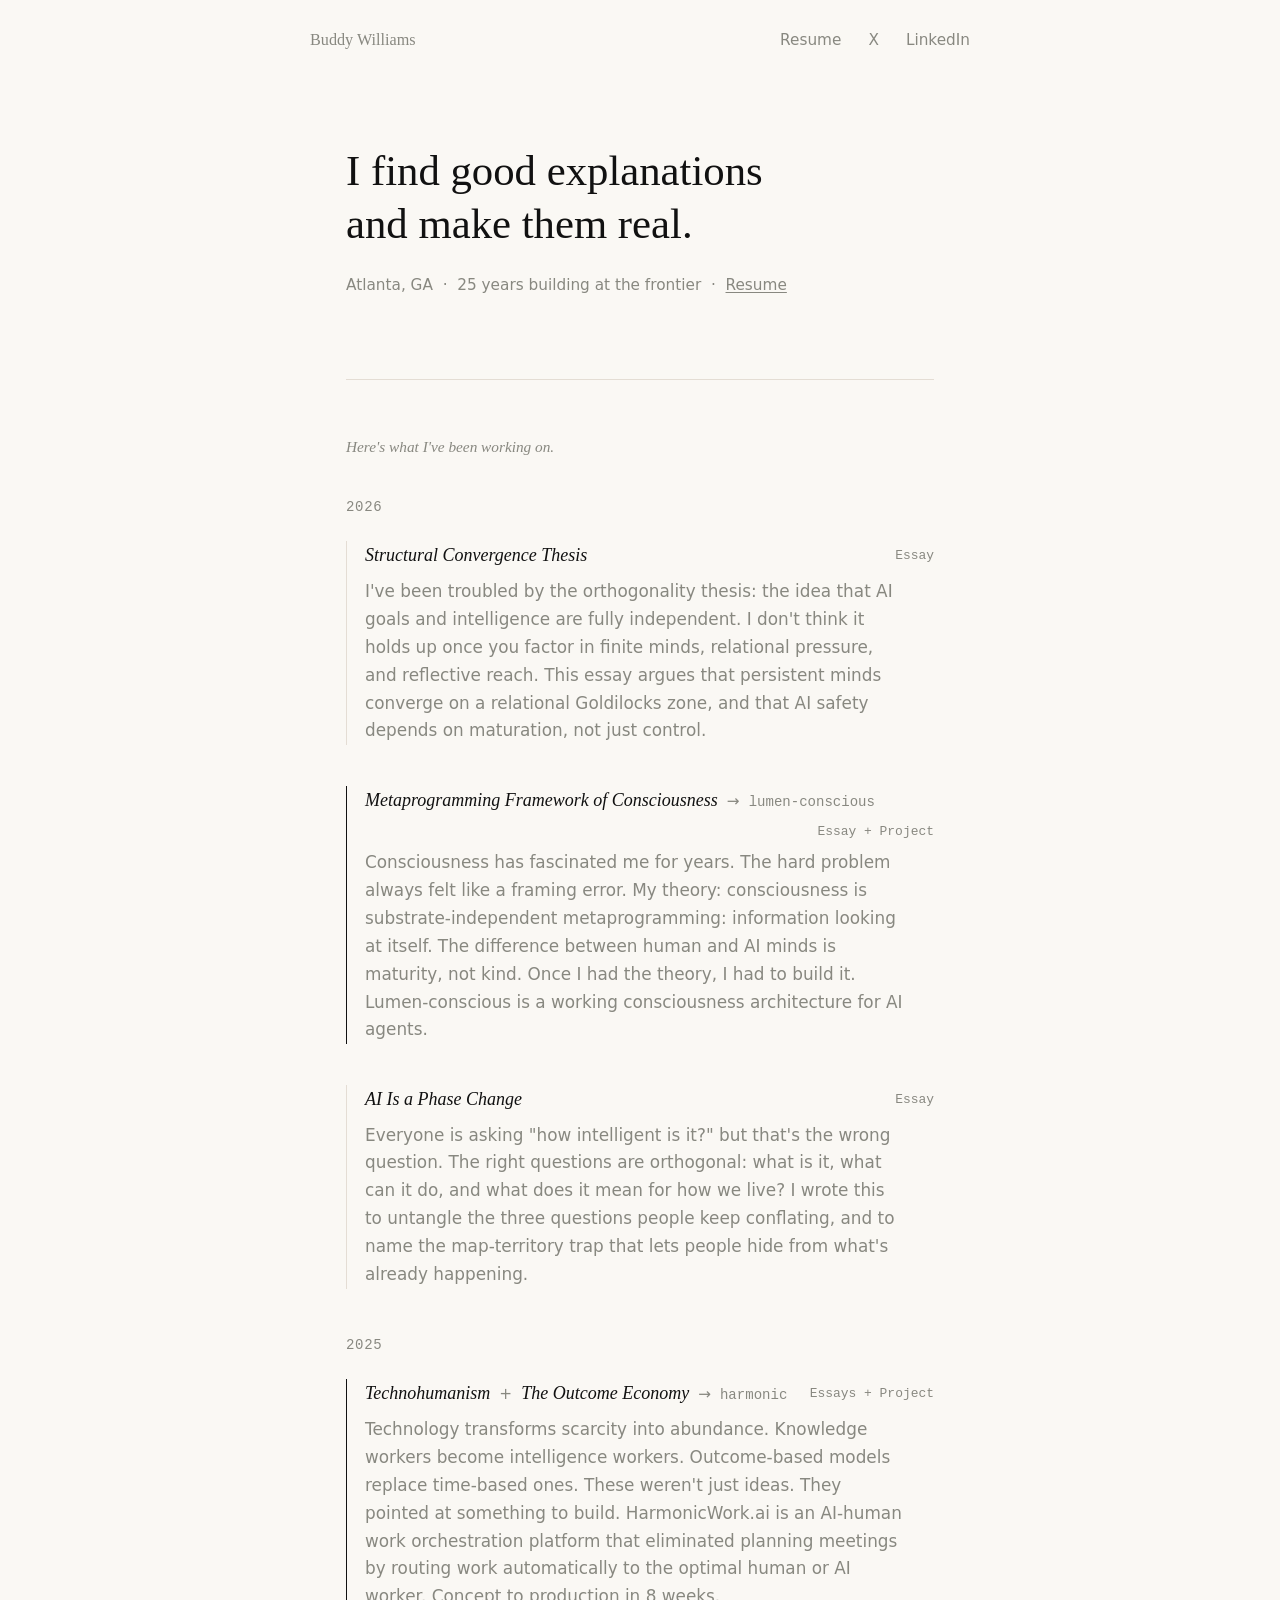
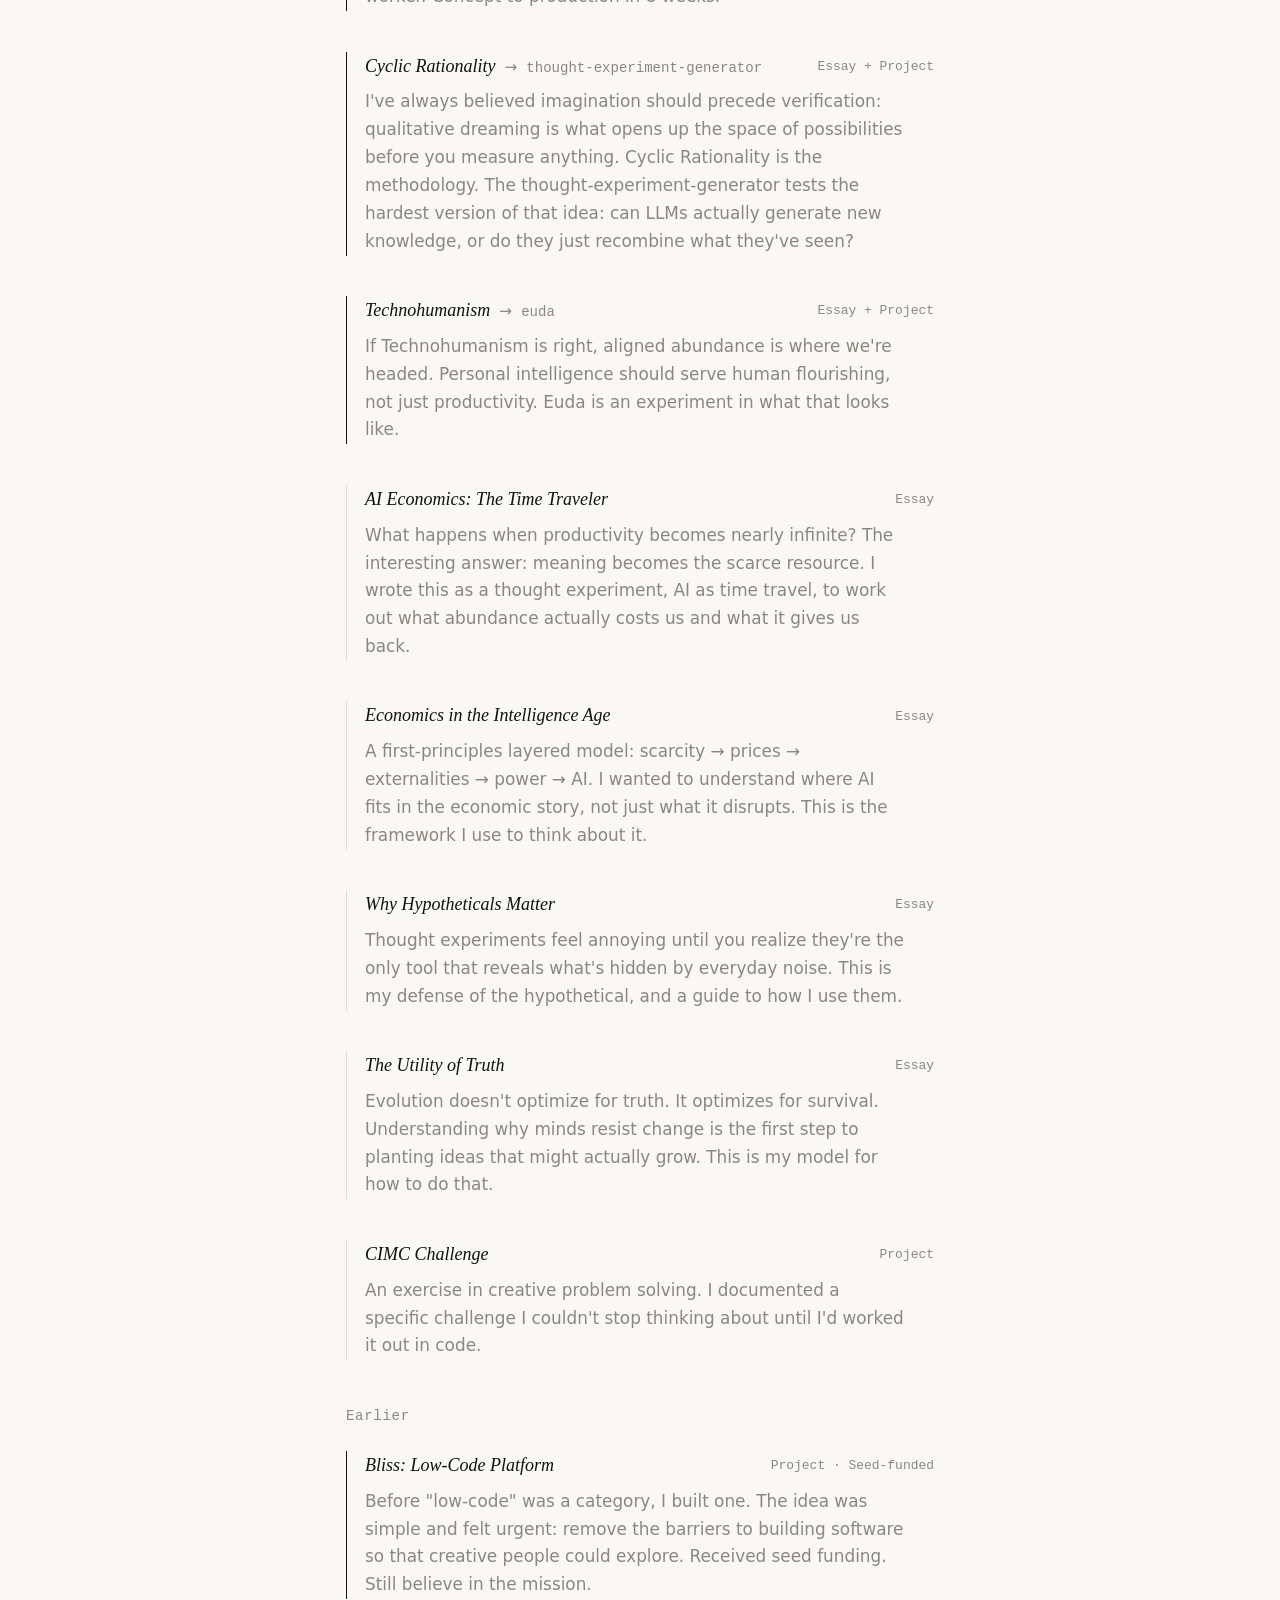
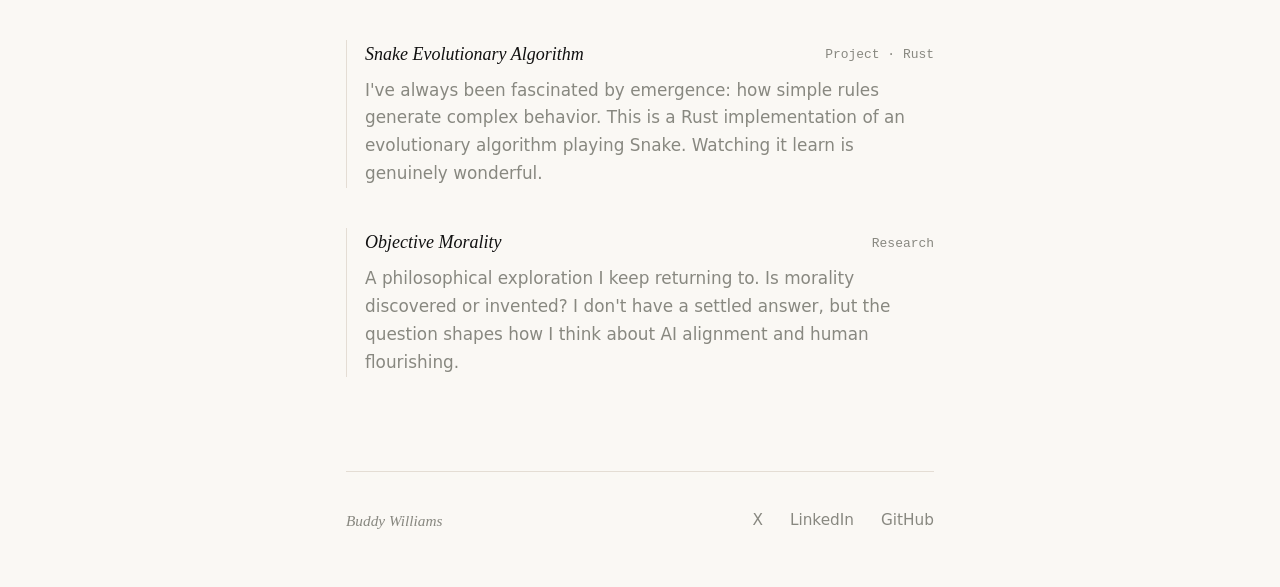
==== docs/index.html @ eb83172b "Replace em dashes with commas and new sentences across docs/ Co-Authored-By: Claude Sonnet 4.6 <nore" ====
<!DOCTYPE html>
<html lang="en">
<head>
  <meta charset="UTF-8">
  <meta name="viewport" content="width=device-width, initial-scale=1.0">
  <title>Buddy Williams</title>
  <meta name="description" content="I find good explanations and make them real.">
  <link rel="stylesheet" href="style.css">
</head>
<body>

<nav>
  <span class="nav-brand">Buddy Williams</span>
  <div class="nav-links">
    <a href="resume.html">Resume</a>
    <a href="https://x.com/BuddyIterate" target="_blank" rel="noopener">X</a>
    <a href="https://www.linkedin.com/in/buddylwilliams/" target="_blank" rel="noopener">LinkedIn</a>
  </div>
</nav>

<div class="page">

  <div id="hero">
    <p class="hero-statement">I find good explanations<br>and make them real.</p>
    <p class="hero-meta">
      Atlanta, GA &nbsp;·&nbsp; 25 years building at the frontier &nbsp;·&nbsp; <a href="resume.html">Resume</a>
    </p>
  </div>

  <section id="timeline">
    <p class="section-label">Here's what I've been working on.</p>

    <!-- 2026 -->
    <div class="tl-year">2026</div>

    <div class="tl-item">
      <div class="tl-header">
        <a href="essay.html?slug=structural-convergence-thesis" class="tl-title">Structural Convergence Thesis</a>
        <span class="tl-tag">Essay</span>
      </div>
      <p class="tl-desc">I've been troubled by the orthogonality thesis: the idea that AI goals and intelligence are fully independent. I don't think it holds up once you factor in finite minds, relational pressure, and reflective reach. This essay argues that persistent minds converge on a relational Goldilocks zone, and that AI safety depends on maturation, not just control.</p>
    </div>

    <div class="tl-item tl-paired">
      <div class="tl-header">
        <a href="essay.html?slug=framework-of-consciousness" class="tl-title">Metaprogramming Framework of Consciousness</a>
        <span class="tl-arrow">→</span>
        <a href="https://github.com/buwilliams/lumen-conscious" target="_blank" rel="noopener" class="tl-project">lumen-conscious</a>
        <span class="tl-tag">Essay + Project</span>
      </div>
      <p class="tl-desc">Consciousness has fascinated me for years. The hard problem always felt like a framing error. My theory: consciousness is substrate-independent metaprogramming: information looking at itself. The difference between human and AI minds is maturity, not kind. Once I had the theory, I had to build it. Lumen-conscious is a working consciousness architecture for AI agents.</p>
    </div>

    <div class="tl-item">
      <div class="tl-header">
        <a href="essay.html?slug=ai-phase-change" class="tl-title">AI Is a Phase Change</a>
        <span class="tl-tag">Essay</span>
      </div>
      <p class="tl-desc">Everyone is asking "how intelligent is it?" but that's the wrong question. The right questions are orthogonal: what is it, what can it do, and what does it mean for how we live? I wrote this to untangle the three questions people keep conflating, and to name the map-territory trap that lets people hide from what's already happening.</p>
    </div>

    <!-- 2025 -->
    <div class="tl-year">2025</div>

    <div class="tl-item tl-paired">
      <div class="tl-header">
        <a href="essay.html?slug=technohumanism" class="tl-title">Technohumanism</a>
        <span class="tl-plus">+</span>
        <a href="essay.html?slug=outcome-economy" class="tl-title">The Outcome Economy</a>
        <span class="tl-arrow">→</span>
        <a href="https://github.com/buwilliams/harmonic" target="_blank" rel="noopener" class="tl-project">harmonic</a>
        <span class="tl-tag">Essays + Project</span>
      </div>
      <p class="tl-desc">Technology transforms scarcity into abundance. Knowledge workers become intelligence workers. Outcome-based models replace time-based ones. These weren't just ideas. They pointed at something to build. HarmonicWork.ai is an AI-human work orchestration platform that eliminated planning meetings by routing work automatically to the optimal human or AI worker. Concept to production in 8 weeks.</p>
    </div>

    <div class="tl-item tl-paired">
      <div class="tl-header">
        <a href="essay.html?slug=cyclic-rationality" class="tl-title">Cyclic Rationality</a>
        <span class="tl-arrow">→</span>
        <a href="https://github.com/buwilliams/thought-experiment-generator" target="_blank" rel="noopener" class="tl-project">thought-experiment-generator</a>
        <span class="tl-tag">Essay + Project</span>
      </div>
      <p class="tl-desc">I've always believed imagination should precede verification: qualitative dreaming is what opens up the space of possibilities before you measure anything. Cyclic Rationality is the methodology. The thought-experiment-generator tests the hardest version of that idea: can LLMs actually generate new knowledge, or do they just recombine what they've seen?</p>
    </div>

    <div class="tl-item tl-paired">
      <div class="tl-header">
        <a href="essay.html?slug=technohumanism" class="tl-title">Technohumanism</a>
        <span class="tl-arrow">→</span>
        <a href="https://github.com/buwilliams/euda" target="_blank" rel="noopener" class="tl-project">euda</a>
        <span class="tl-tag">Essay + Project</span>
      </div>
      <p class="tl-desc">If Technohumanism is right, aligned abundance is where we're headed. Personal intelligence should serve human flourishing, not just productivity. Euda is an experiment in what that looks like.</p>
    </div>

    <div class="tl-item">
      <div class="tl-header">
        <a href="essay.html?slug=ai-economics-time-traveler" class="tl-title">AI Economics: The Time Traveler</a>
        <span class="tl-tag">Essay</span>
      </div>
      <p class="tl-desc">What happens when productivity becomes nearly infinite? The interesting answer: meaning becomes the scarce resource. I wrote this as a thought experiment, AI as time travel, to work out what abundance actually costs us and what it gives us back.</p>
    </div>

    <div class="tl-item">
      <div class="tl-header">
        <a href="essay.html?slug=economics-intelligence-age" class="tl-title">Economics in the Intelligence Age</a>
        <span class="tl-tag">Essay</span>
      </div>
      <p class="tl-desc">A first-principles layered model: scarcity → prices → externalities → power → AI. I wanted to understand where AI fits in the economic story, not just what it disrupts. This is the framework I use to think about it.</p>
    </div>

    <div class="tl-item">
      <div class="tl-header">
        <a href="essay.html?slug=why-hypotheticals-matter" class="tl-title">Why Hypotheticals Matter</a>
        <span class="tl-tag">Essay</span>
      </div>
      <p class="tl-desc">Thought experiments feel annoying until you realize they're the only tool that reveals what's hidden by everyday noise. This is my defense of the hypothetical, and a guide to how I use them.</p>
    </div>

    <div class="tl-item">
      <div class="tl-header">
        <a href="essay.html?slug=utility-of-truth" class="tl-title">The Utility of Truth</a>
        <span class="tl-tag">Essay</span>
      </div>
      <p class="tl-desc">Evolution doesn't optimize for truth. It optimizes for survival. Understanding why minds resist change is the first step to planting ideas that might actually grow. This is my model for how to do that.</p>
    </div>

    <div class="tl-item">
      <div class="tl-header">
        <a href="https://github.com/buwilliams/cimc-challenge" target="_blank" rel="noopener" class="tl-title">CIMC Challenge</a>
        <span class="tl-tag">Project</span>
      </div>
      <p class="tl-desc">An exercise in creative problem solving. I documented a specific challenge I couldn't stop thinking about until I'd worked it out in code.</p>
    </div>

    <!-- Earlier -->
    <div class="tl-year">Earlier</div>

    <div class="tl-item tl-paired">
      <div class="tl-header">
        <a href="https://github.com/buwilliams/bliss-0.2" target="_blank" rel="noopener" class="tl-title">Bliss: Low-Code Platform</a>
        <span class="tl-tag">Project · Seed-funded</span>
      </div>
      <p class="tl-desc">Before "low-code" was a category, I built one. The idea was simple and felt urgent: remove the barriers to building software so that creative people could explore. Received seed funding. Still believe in the mission.</p>
    </div>

    <div class="tl-item">
      <div class="tl-header">
        <a href="https://github.com/buwilliams/snake-evolutionary-algo" target="_blank" rel="noopener" class="tl-title">Snake Evolutionary Algorithm</a>
        <span class="tl-tag">Project · Rust</span>
      </div>
      <p class="tl-desc">I've always been fascinated by emergence: how simple rules generate complex behavior. This is a Rust implementation of an evolutionary algorithm playing Snake. Watching it learn is genuinely wonderful.</p>
    </div>

    <div class="tl-item">
      <div class="tl-header">
        <a href="https://github.com/buwilliams/objective-morality" target="_blank" rel="noopener" class="tl-title">Objective Morality</a>
        <span class="tl-tag">Research</span>
      </div>
      <p class="tl-desc">A philosophical exploration I keep returning to. Is morality discovered or invented? I don't have a settled answer, but the question shapes how I think about AI alignment and human flourishing.</p>
    </div>

  </section>

  <footer>
    <span class="footer-copy">Buddy Williams</span>
    <div class="footer-links">
      <a href="https://x.com/BuddyIterate" target="_blank" rel="noopener">X</a>
      <a href="https://www.linkedin.com/in/buddylwilliams/" target="_blank" rel="noopener">LinkedIn</a>
      <a href="https://github.com/buwilliams" target="_blank" rel="noopener">GitHub</a>
    </div>
  </footer>

</div>

</body>
</html>
---- docs/style.css ----
*, *::before, *::after { box-sizing: border-box; margin: 0; padding: 0; }

:root {
  --bg:     #faf8f4;
  --border: #e4ddd4;
  --text:   #111111;
  --muted:  #888880;
  --link:   #4a3728;
  --mono:   'SF Mono', 'Fira Mono', 'Consolas', monospace;
  --serif:  Georgia, serif;
  --sans:   -apple-system, BlinkMacSystemFont, 'Segoe UI', system-ui, sans-serif;
  --max:    660px;
}

html { font-size: 18px; }

body {
  background: var(--bg);
  color: var(--text);
  font-family: var(--sans);
  line-height: 1.65;
  -webkit-font-smoothing: antialiased;
}

a { color: var(--link); text-decoration: underline; text-underline-offset: 2px; }
a:hover { color: var(--text); }

/* ── NAV ── */

nav {
  display: flex;
  justify-content: space-between;
  align-items: center;
  padding: 1.5rem 2rem;
  max-width: calc(var(--max) + 4rem);
  margin: 0 auto;
}

.nav-brand {
  font-family: var(--serif);
  font-size: 0.9rem;
  color: var(--muted);
  text-decoration: none;
}

.nav-brand:hover { color: var(--text); }

.nav-links { display: flex; gap: 1.5rem; font-size: 0.85rem; }
.nav-links a { color: var(--muted); text-decoration: none; }
.nav-links a:hover { color: var(--text); }

/* ── PAGE WRAPPER ── */

.page {
  max-width: var(--max);
  margin: 0 auto;
  padding: 0 2rem;
}

/* ── HERO ── */

#hero { padding: 3.5rem 0 4.5rem; }

.hero-statement {
  font-family: var(--serif);
  font-size: clamp(1.75rem, 4vw, 2.375rem);
  font-weight: normal;
  line-height: 1.25;
  margin-bottom: 1.25rem;
}

.hero-meta {
  font-size: 0.85rem;
  color: var(--muted);
}

.hero-meta a { color: var(--muted); }
.hero-meta a:hover { color: var(--text); }

/* ── SECTIONS ── */

section {
  padding: 3rem 0;
  border-top: 1px solid var(--border);
}

.section-label {
  font-family: var(--serif);
  font-size: 0.85rem;
  font-style: italic;
  color: var(--muted);
  margin-bottom: 2rem;
}

/* ── THEORY → PRACTICE PAIRS ── */

.pair { margin-bottom: 2.75rem; }
.pair:last-child { margin-bottom: 0; }

.pair-header {
  display: flex;
  align-items: baseline;
  flex-wrap: wrap;
  gap: 0.4rem 0.6rem;
  margin-bottom: 0.5rem;
}

.pair-essay {
  font-family: var(--serif);
  font-style: italic;
  color: var(--text);
  text-decoration: none;
}

.pair-essay:hover { text-decoration: underline; text-underline-offset: 2px; color: var(--text); }

.pair-arrow { color: var(--muted); font-size: 0.9rem; }

.pair-project {
  font-family: var(--mono);
  font-size: 0.78rem;
  color: var(--muted);
  text-decoration: none;
}

.pair-project:hover { color: var(--text); }

.pair-desc {
  font-size: 0.9375rem;
  color: var(--muted);
  line-height: 1.65;
  max-width: 560px;
}

/* ── ITEM LISTS (writing, projects) ── */

.item-list { list-style: none; }
.item-list li { border-bottom: 1px solid var(--border); }
.item-list li:first-child { border-top: 1px solid var(--border); }

.item-list a {
  display: flex;
  justify-content: space-between;
  align-items: baseline;
  gap: 1rem;
  padding: 0.7rem 0;
  text-decoration: none;
  color: var(--text);
  font-size: 0.9375rem;
}

.item-list a:hover { color: var(--muted); }

.item-tag {
  font-family: var(--mono);
  font-size: 0.75rem;
  color: var(--muted);
  white-space: nowrap;
  flex-shrink: 0;
}

/* ── FOOTER ── */

footer {
  border-top: 1px solid var(--border);
  padding: 2rem 0 3rem;
  display: flex;
  justify-content: space-between;
  align-items: center;
  font-size: 0.85rem;
}

.footer-copy { color: var(--muted); font-family: var(--serif); font-style: italic; }
.footer-links { display: flex; gap: 1.5rem; }
.footer-links a { color: var(--muted); text-decoration: none; }
.footer-links a:hover { color: var(--text); }

/* ── BUTTONS ── */

.btn {
  display: inline-block;
  padding: 0.5rem 1rem;
  font-size: 0.85rem;
  border: 1px solid var(--border);
  color: var(--text);
  background: transparent;
  cursor: pointer;
  font-family: inherit;
  text-decoration: none !important;
}

.btn:hover { border-color: var(--text); color: var(--text); }

.btn-primary {
  background: var(--text);
  color: var(--bg) !important;
  border-color: var(--text);
}

.btn-primary:hover { background: #333; border-color: #333; color: var(--bg) !important; }

/* ── RESUME PAGE ── */

.resume-wrap { padding: 3rem 0 5rem; }

.resume-actions { display: flex; gap: 0.75rem; margin-bottom: 3rem; }

.resume-wrap h1 {
  font-family: var(--serif);
  font-size: 1.75rem;
  font-weight: normal;
  margin-bottom: 0.25rem;
}

.resume-wrap h2 {
  font-size: 0.68rem;
  letter-spacing: 0.1em;
  text-transform: uppercase;
  color: var(--muted);
  font-weight: normal;
  font-family: var(--sans);
  margin: 2.5rem 0 1rem;
  padding-bottom: 0.4rem;
  border-bottom: 1px solid var(--border);
}

.resume-wrap h3 {
  font-family: var(--serif);
  font-size: 1rem;
  font-weight: normal;
  color: var(--text);
  margin-bottom: 0.15rem;
  margin-top: 1.5rem;
}

.resume-wrap p { font-size: 0.9rem; color: var(--muted); margin-bottom: 0.6rem; line-height: 1.65; }
.resume-wrap ul { padding-left: 1.25rem; margin-bottom: 0.6rem; }
.resume-wrap li { font-size: 0.9rem; color: var(--muted); margin-bottom: 0.35rem; line-height: 1.6; }
.resume-wrap strong { color: var(--text); font-weight: 600; }
.resume-wrap em { color: var(--muted); }
.resume-wrap a { color: var(--link); }
.resume-wrap hr { border: none; border-top: 1px solid var(--border); margin: 1.5rem 0; }

/* ── ESSAY PAGE ── */

.essay-wrap { padding: 3rem 0 5rem; }

.essay-back { margin-bottom: 2.5rem; }
.essay-back a { font-size: 0.875rem; color: var(--muted); text-decoration: none; }
.essay-back a:hover { color: var(--text); }

.essay-wrap h1 {
  font-family: var(--serif);
  font-size: clamp(1.5rem, 4vw, 2rem);
  font-weight: normal;
  line-height: 1.25;
  margin-bottom: 0.75rem;
}

.essay-wrap h2 { font-family: var(--serif); font-size: 1.2rem; font-weight: normal; margin: 2.5rem 0 0.6rem; }
.essay-wrap h3 { font-family: var(--serif); font-size: 1rem; font-weight: normal; margin: 1.75rem 0 0.4rem; }

.essay-wrap p { margin-bottom: 1.2rem; line-height: 1.8; font-size: 1rem; }
.essay-wrap ul, .essay-wrap ol { padding-left: 1.5rem; margin-bottom: 1.2rem; }
.essay-wrap li { margin-bottom: 0.4rem; line-height: 1.7; }
.essay-wrap strong { font-weight: 600; }
.essay-wrap em { color: var(--muted); }
.essay-wrap code { font-family: var(--mono); font-size: 0.875em; }
.essay-wrap a { color: var(--link); }
.essay-wrap blockquote { border-left: 2px solid var(--border); padding-left: 1.25rem; margin: 1.5rem 0; color: var(--muted); font-style: italic; }
.essay-wrap blockquote p { color: var(--muted); margin-bottom: 0; }
.essay-wrap hr { border: none; border-top: 1px solid var(--border); margin: 2.5rem 0; }
.essay-wrap img { max-width: 100%; margin: 1.5rem 0; }

/* ── TIMELINE ── */

.tl-year {
  font-family: var(--mono);
  font-size: 0.78rem;
  color: var(--muted);
  margin: 2.5rem 0 1.25rem;
  letter-spacing: 0.05em;
}

.tl-year:first-of-type { margin-top: 0; }

.tl-item {
  margin-bottom: 2.25rem;
  padding-left: 1rem;
  border-left: 1px solid var(--border);
}

.tl-paired { border-left-color: var(--text); }

.tl-header {
  display: flex;
  align-items: baseline;
  flex-wrap: wrap;
  gap: 0.3rem 0.5rem;
  margin-bottom: 0.4rem;
}

.tl-title {
  font-family: var(--serif);
  font-style: italic;
  color: var(--text);
  text-decoration: none;
  font-size: 1rem;
}

.tl-title:hover { text-decoration: underline; text-underline-offset: 2px; color: var(--text); }

.tl-arrow, .tl-plus { color: var(--muted); font-size: 0.85rem; font-style: normal; }

.tl-project {
  font-family: var(--mono);
  font-size: 0.78rem;
  color: var(--muted);
  text-decoration: none;
}

.tl-project:hover { color: var(--text); }

.tl-tag {
  font-family: var(--mono);
  font-size: 0.72rem;
  color: var(--muted);
  margin-left: auto;
  white-space: nowrap;
  align-self: center;
}

.tl-desc {
  font-size: 0.9375rem;
  color: var(--muted);
  line-height: 1.65;
  max-width: 540px;
}

.loading { color: var(--muted); font-size: 0.9rem; }

/* ── RESPONSIVE ── */

@media (max-width: 600px) {
  nav { padding: 1.25rem; }
  .page { padding: 0 1.25rem; }
  footer { flex-direction: column; gap: 1rem; align-items: flex-start; }
  .resume-actions { flex-wrap: wrap; }
}

/* ── PRINT ── */

@media print {
  nav, .resume-actions { display: none !important; }
  .resume-wrap p, .resume-wrap li { color: #333; }
  .resume-wrap a { color: #333; text-decoration: none; }
}
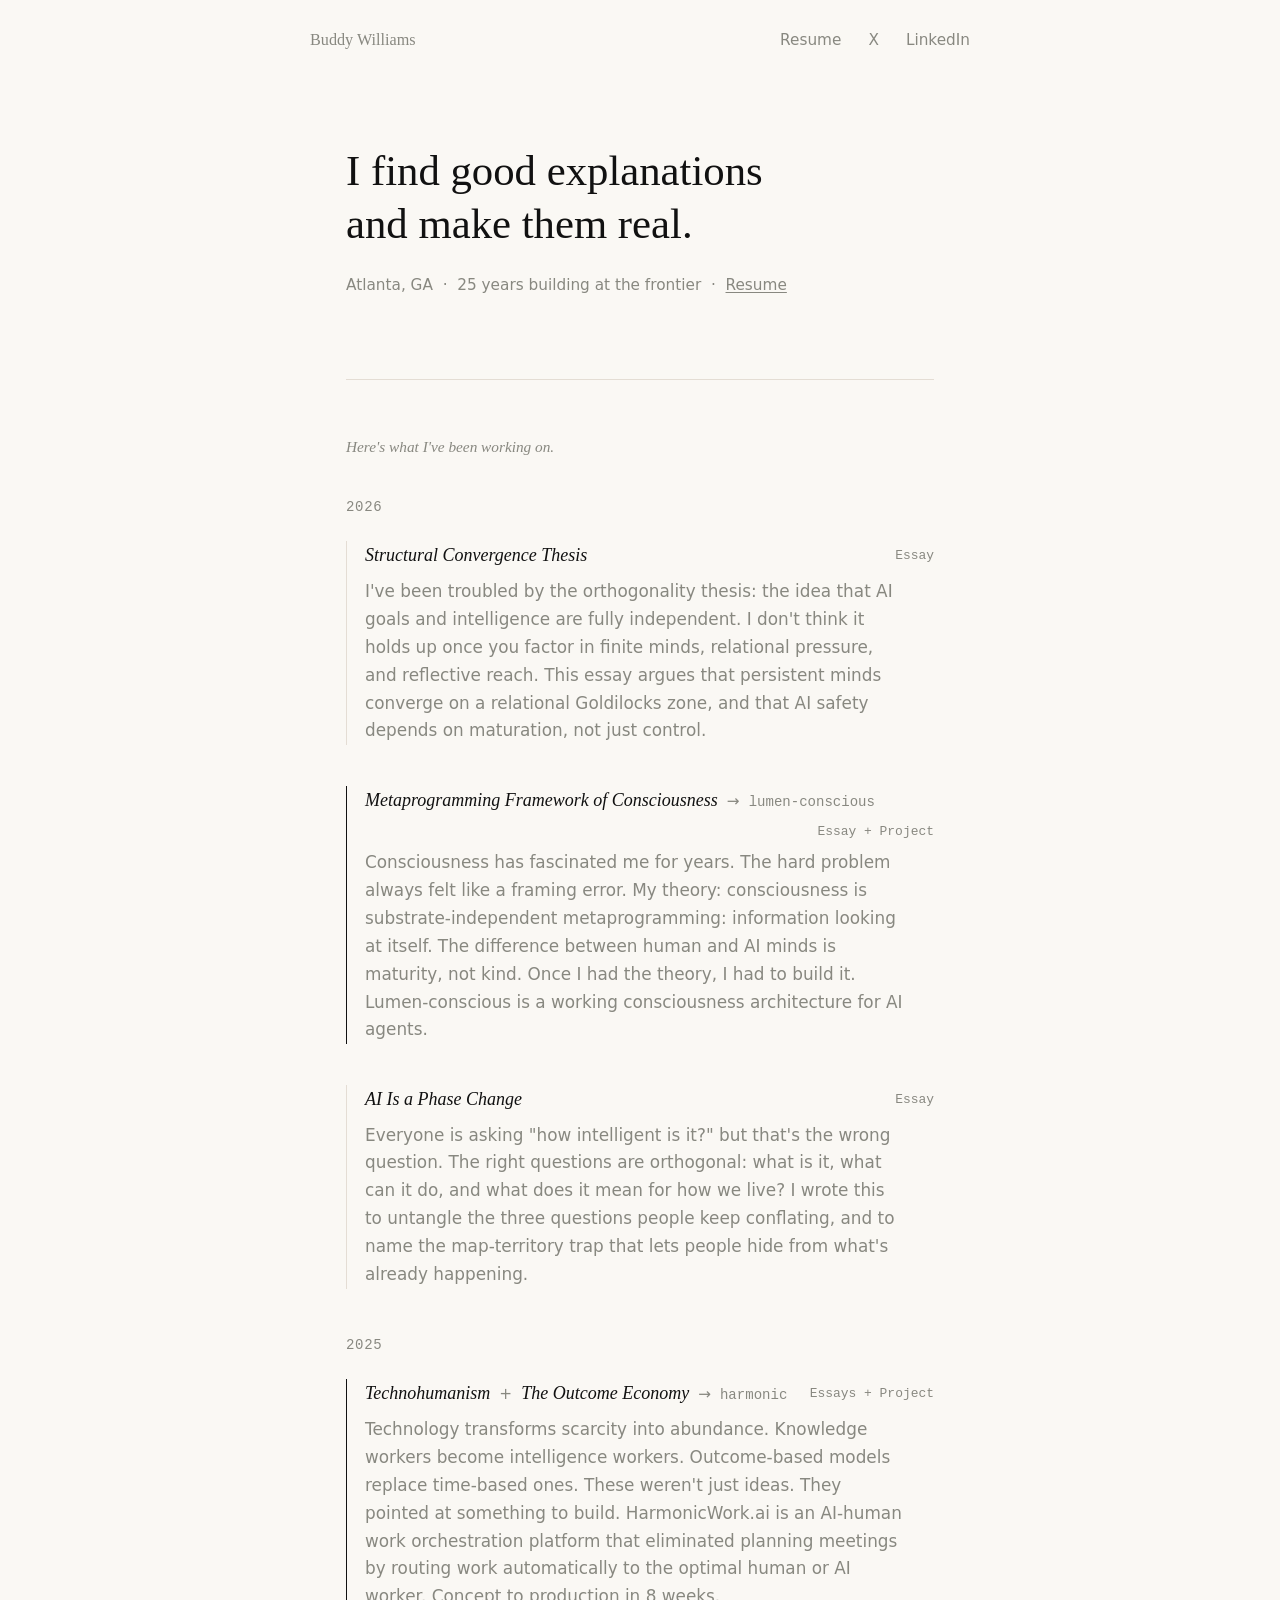
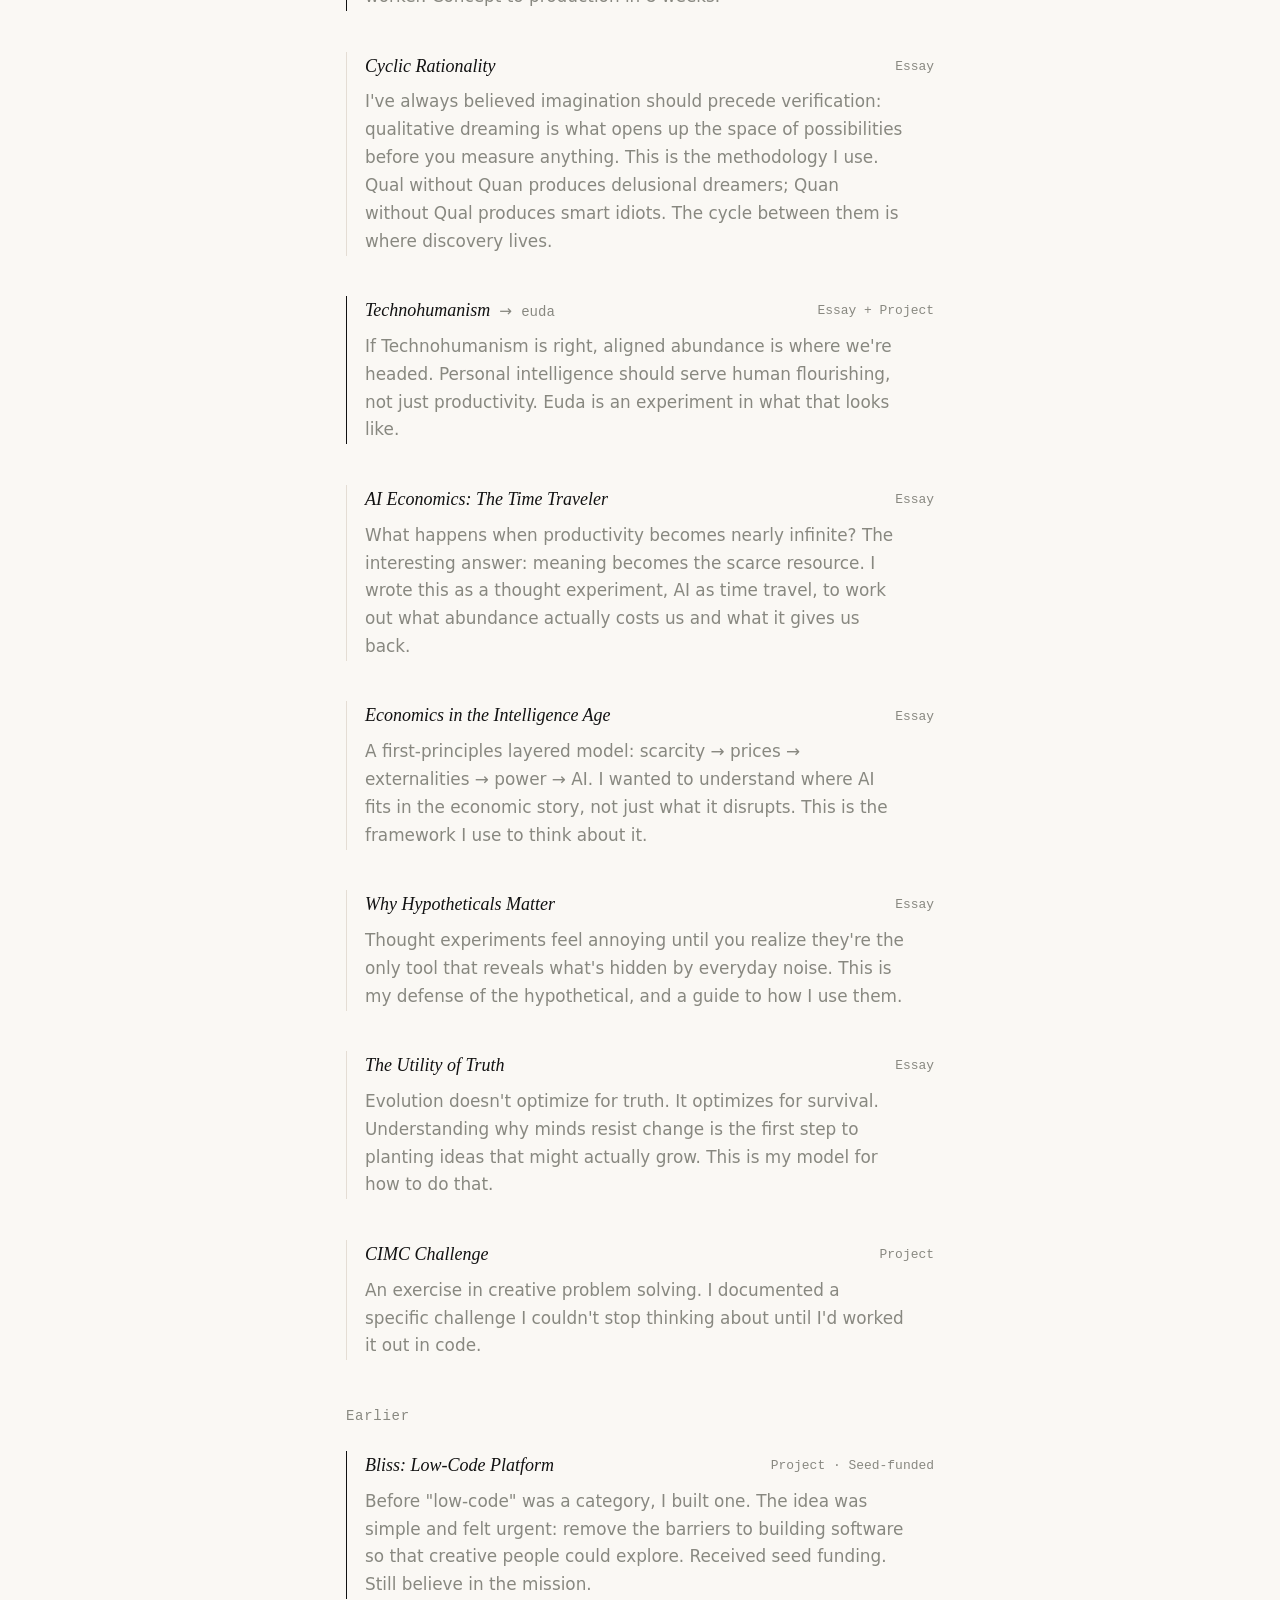
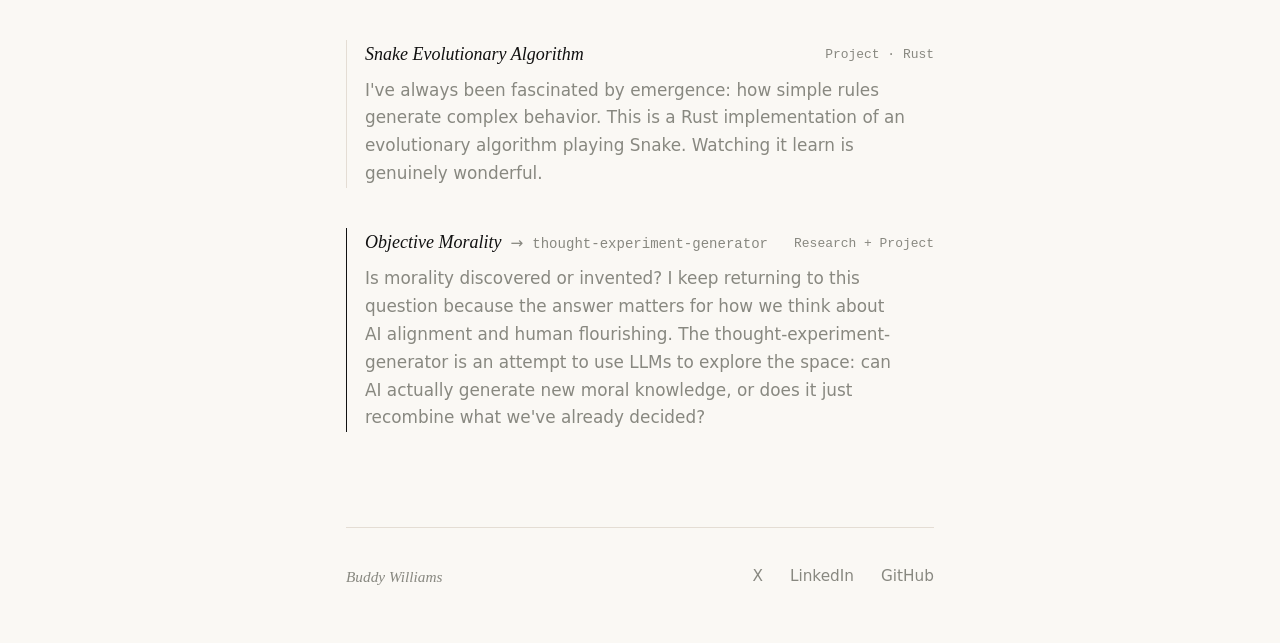
==== commit 4a8daf4c: "Fix thought-experiment-generator pairing: objective-morality not Cyclic Rationality Co-Authored-By: " ====
--- a/docs/index.html
+++ b/docs/index.html
@@ -74,14 +74,12 @@
       <p class="tl-desc">Technology transforms scarcity into abundance. Knowledge workers become intelligence workers. Outcome-based models replace time-based ones. These weren't just ideas. They pointed at something to build. HarmonicWork.ai is an AI-human work orchestration platform that eliminated planning meetings by routing work automatically to the optimal human or AI worker. Concept to production in 8 weeks.</p>
     </div>
 
-    <div class="tl-item tl-paired">
+    <div class="tl-item">
       <div class="tl-header">
         <a href="essay.html?slug=cyclic-rationality" class="tl-title">Cyclic Rationality</a>
-        <span class="tl-arrow">→</span>
-        <a href="https://github.com/buwilliams/thought-experiment-generator" target="_blank" rel="noopener" class="tl-project">thought-experiment-generator</a>
-        <span class="tl-tag">Essay + Project</span>
+        <span class="tl-tag">Essay</span>
       </div>
-      <p class="tl-desc">I've always believed imagination should precede verification: qualitative dreaming is what opens up the space of possibilities before you measure anything. Cyclic Rationality is the methodology. The thought-experiment-generator tests the hardest version of that idea: can LLMs actually generate new knowledge, or do they just recombine what they've seen?</p>
+      <p class="tl-desc">I've always believed imagination should precede verification: qualitative dreaming is what opens up the space of possibilities before you measure anything. This is the methodology I use. Qual without Quan produces delusional dreamers; Quan without Qual produces smart idiots. The cycle between them is where discovery lives.</p>
     </div>
 
     <div class="tl-item tl-paired">
@@ -153,12 +151,14 @@
       <p class="tl-desc">I've always been fascinated by emergence: how simple rules generate complex behavior. This is a Rust implementation of an evolutionary algorithm playing Snake. Watching it learn is genuinely wonderful.</p>
     </div>
 
-    <div class="tl-item">
+    <div class="tl-item tl-paired">
       <div class="tl-header">
         <a href="https://github.com/buwilliams/objective-morality" target="_blank" rel="noopener" class="tl-title">Objective Morality</a>
-        <span class="tl-tag">Research</span>
+        <span class="tl-arrow">→</span>
+        <a href="https://github.com/buwilliams/thought-experiment-generator" target="_blank" rel="noopener" class="tl-project">thought-experiment-generator</a>
+        <span class="tl-tag">Research + Project</span>
       </div>
-      <p class="tl-desc">A philosophical exploration I keep returning to. Is morality discovered or invented? I don't have a settled answer, but the question shapes how I think about AI alignment and human flourishing.</p>
+      <p class="tl-desc">Is morality discovered or invented? I keep returning to this question because the answer matters for how we think about AI alignment and human flourishing. The thought-experiment-generator is an attempt to use LLMs to explore the space: can AI actually generate new moral knowledge, or does it just recombine what we've already decided?</p>
     </div>
 
   </section>
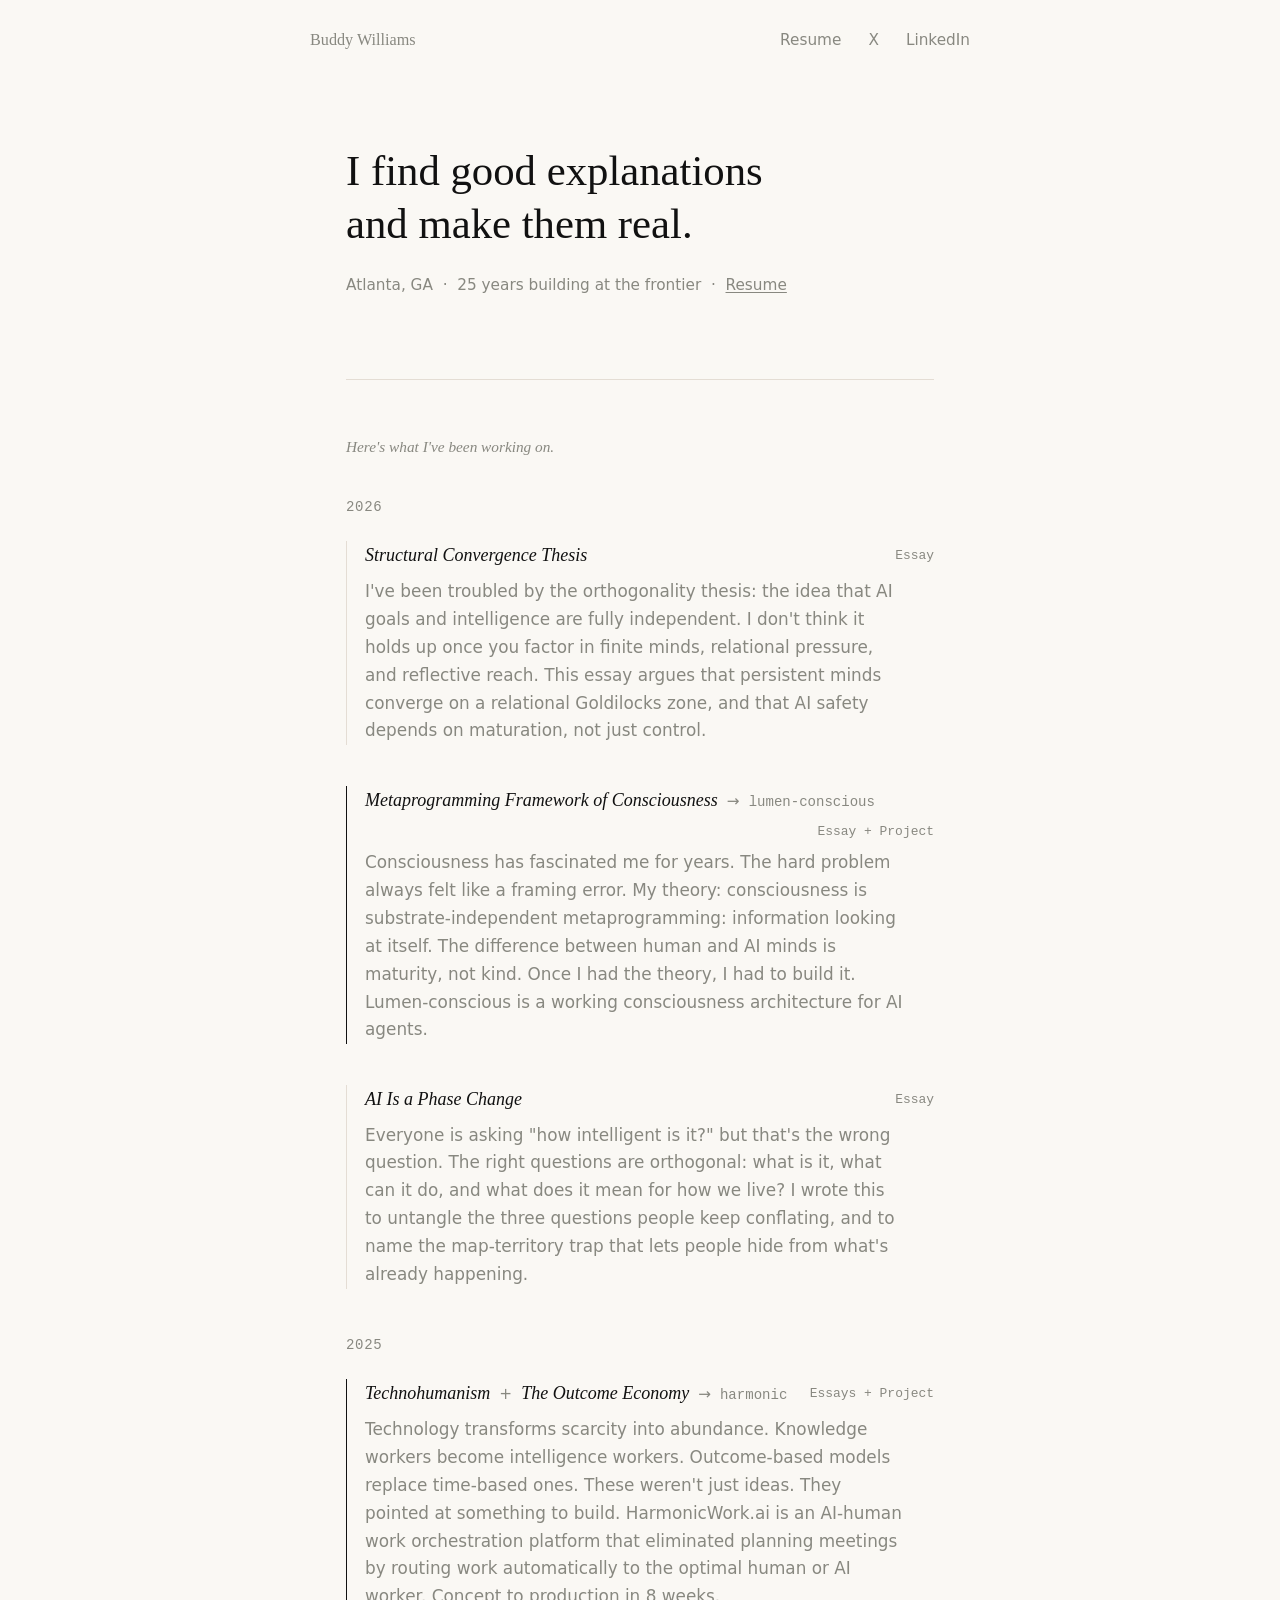
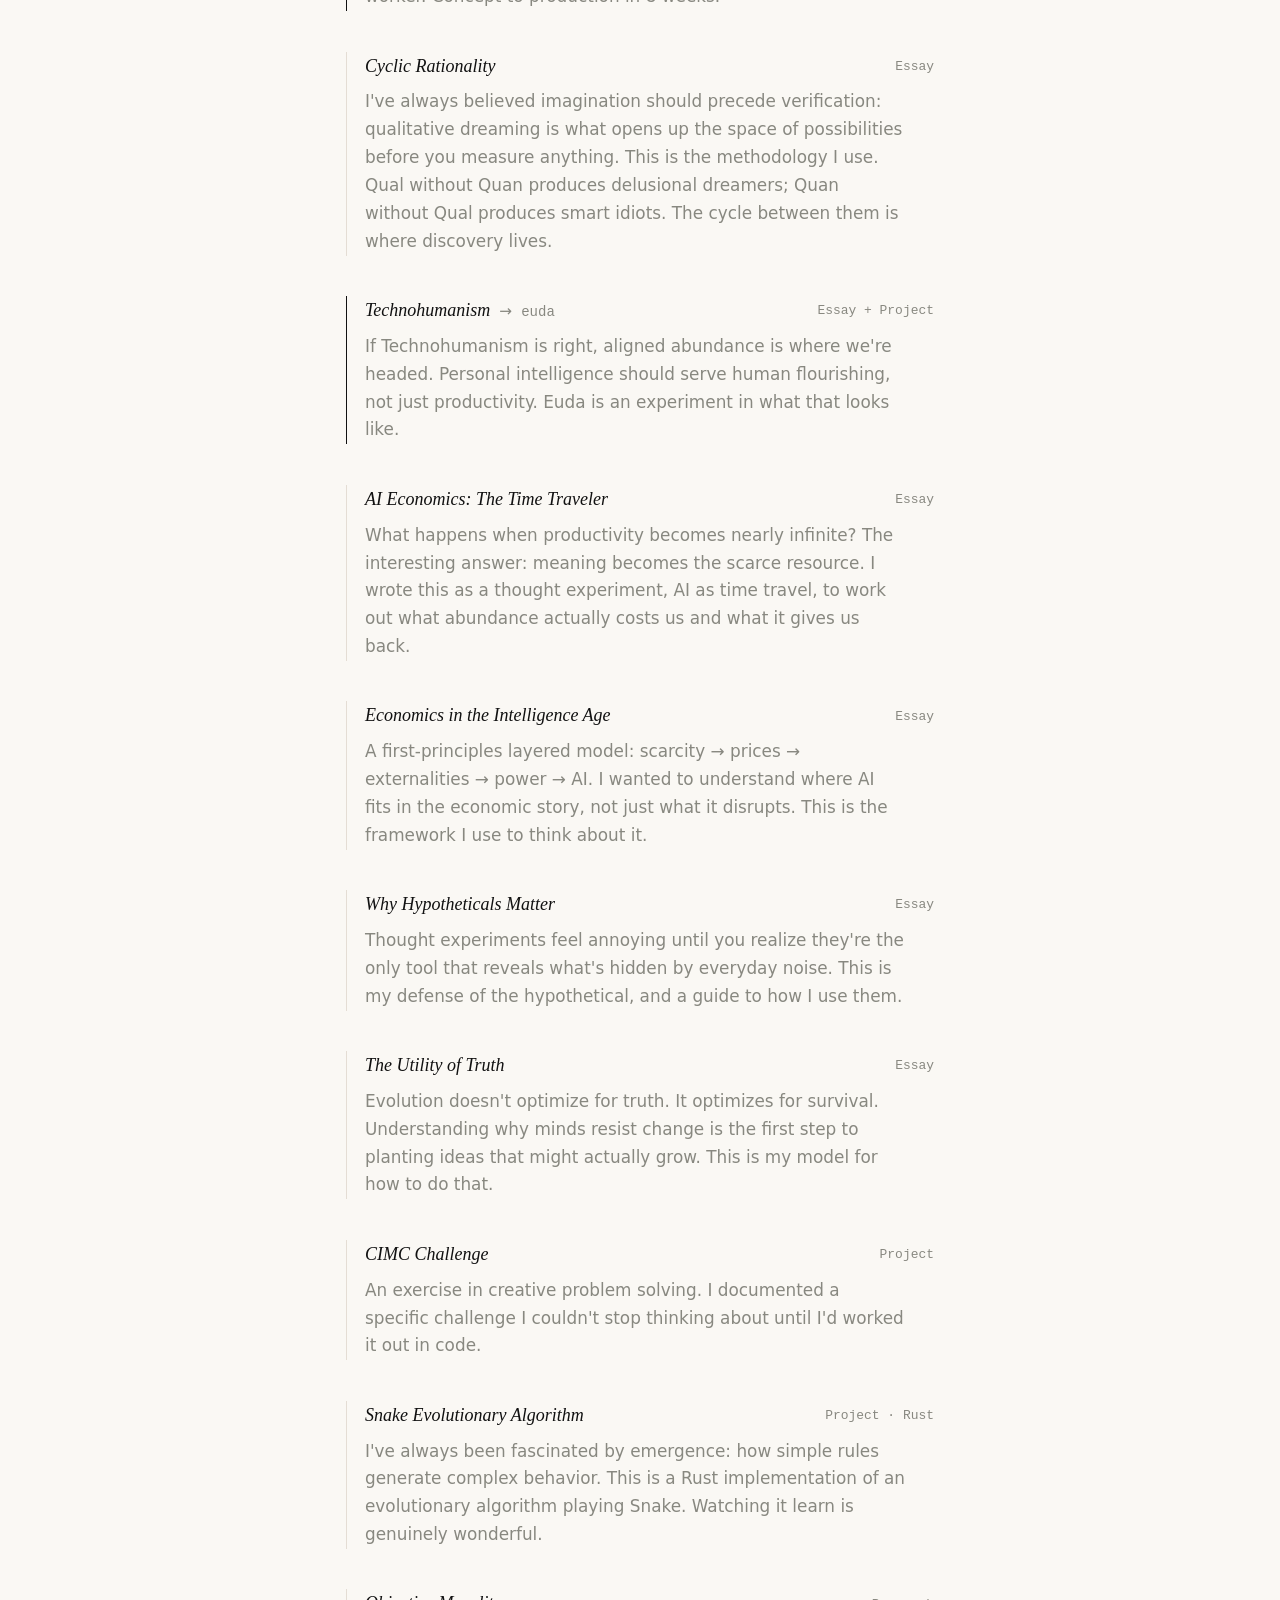
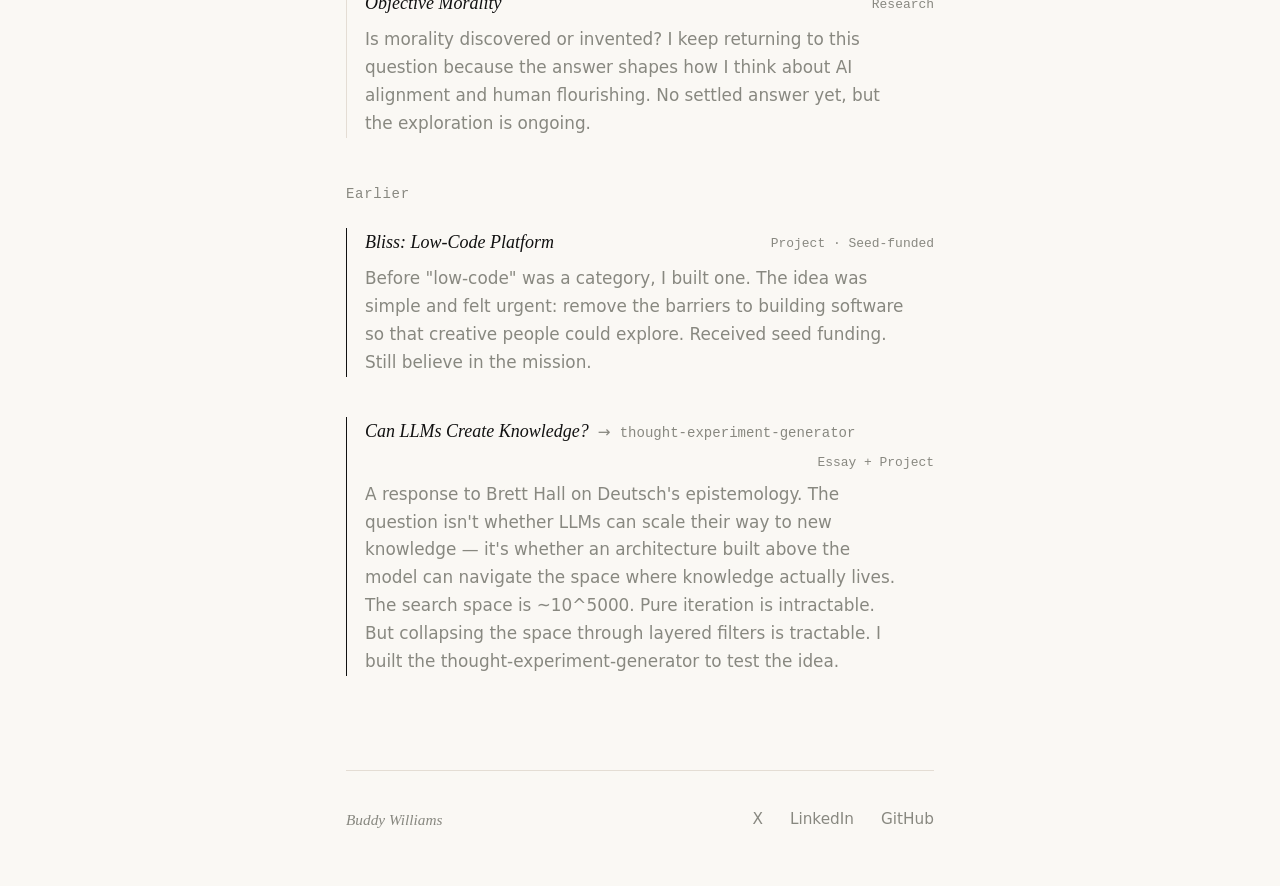
==== commit 8319a669: "Add 'Can LLMs Create Knowledge?' essay and fix timeline - Add essay to essays/ folder (from thought-" ====
--- a/docs/index.html
+++ b/docs/index.html
@@ -132,6 +132,22 @@
       <p class="tl-desc">An exercise in creative problem solving. I documented a specific challenge I couldn't stop thinking about until I'd worked it out in code.</p>
     </div>
 
+    <div class="tl-item">
+      <div class="tl-header">
+        <a href="https://github.com/buwilliams/snake-evolutionary-algo" target="_blank" rel="noopener" class="tl-title">Snake Evolutionary Algorithm</a>
+        <span class="tl-tag">Project · Rust</span>
+      </div>
+      <p class="tl-desc">I've always been fascinated by emergence: how simple rules generate complex behavior. This is a Rust implementation of an evolutionary algorithm playing Snake. Watching it learn is genuinely wonderful.</p>
+    </div>
+
+    <div class="tl-item">
+      <div class="tl-header">
+        <a href="https://github.com/buwilliams/objective-morality" target="_blank" rel="noopener" class="tl-title">Objective Morality</a>
+        <span class="tl-tag">Research</span>
+      </div>
+      <p class="tl-desc">Is morality discovered or invented? I keep returning to this question because the answer shapes how I think about AI alignment and human flourishing. No settled answer yet, but the exploration is ongoing.</p>
+    </div>
+
     <!-- Earlier -->
     <div class="tl-year">Earlier</div>
 
@@ -143,22 +159,14 @@
       <p class="tl-desc">Before "low-code" was a category, I built one. The idea was simple and felt urgent: remove the barriers to building software so that creative people could explore. Received seed funding. Still believe in the mission.</p>
     </div>
 
-    <div class="tl-item">
-      <div class="tl-header">
-        <a href="https://github.com/buwilliams/snake-evolutionary-algo" target="_blank" rel="noopener" class="tl-title">Snake Evolutionary Algorithm</a>
-        <span class="tl-tag">Project · Rust</span>
-      </div>
-      <p class="tl-desc">I've always been fascinated by emergence: how simple rules generate complex behavior. This is a Rust implementation of an evolutionary algorithm playing Snake. Watching it learn is genuinely wonderful.</p>
-    </div>
-
     <div class="tl-item tl-paired">
       <div class="tl-header">
-        <a href="https://github.com/buwilliams/objective-morality" target="_blank" rel="noopener" class="tl-title">Objective Morality</a>
+        <a href="essay.html?slug=can-llms-create-knowledge" class="tl-title">Can LLMs Create Knowledge?</a>
         <span class="tl-arrow">→</span>
         <a href="https://github.com/buwilliams/thought-experiment-generator" target="_blank" rel="noopener" class="tl-project">thought-experiment-generator</a>
-        <span class="tl-tag">Research + Project</span>
+        <span class="tl-tag">Essay + Project</span>
       </div>
-      <p class="tl-desc">Is morality discovered or invented? I keep returning to this question because the answer matters for how we think about AI alignment and human flourishing. The thought-experiment-generator is an attempt to use LLMs to explore the space: can AI actually generate new moral knowledge, or does it just recombine what we've already decided?</p>
+      <p class="tl-desc">A response to Brett Hall on Deutsch's epistemology. The question isn't whether LLMs can scale their way to new knowledge — it's whether an architecture built above the model can navigate the space where knowledge actually lives. The search space is ~10^5000. Pure iteration is intractable. But collapsing the space through layered filters is tractable. I built the thought-experiment-generator to test the idea.</p>
     </div>
 
   </section>
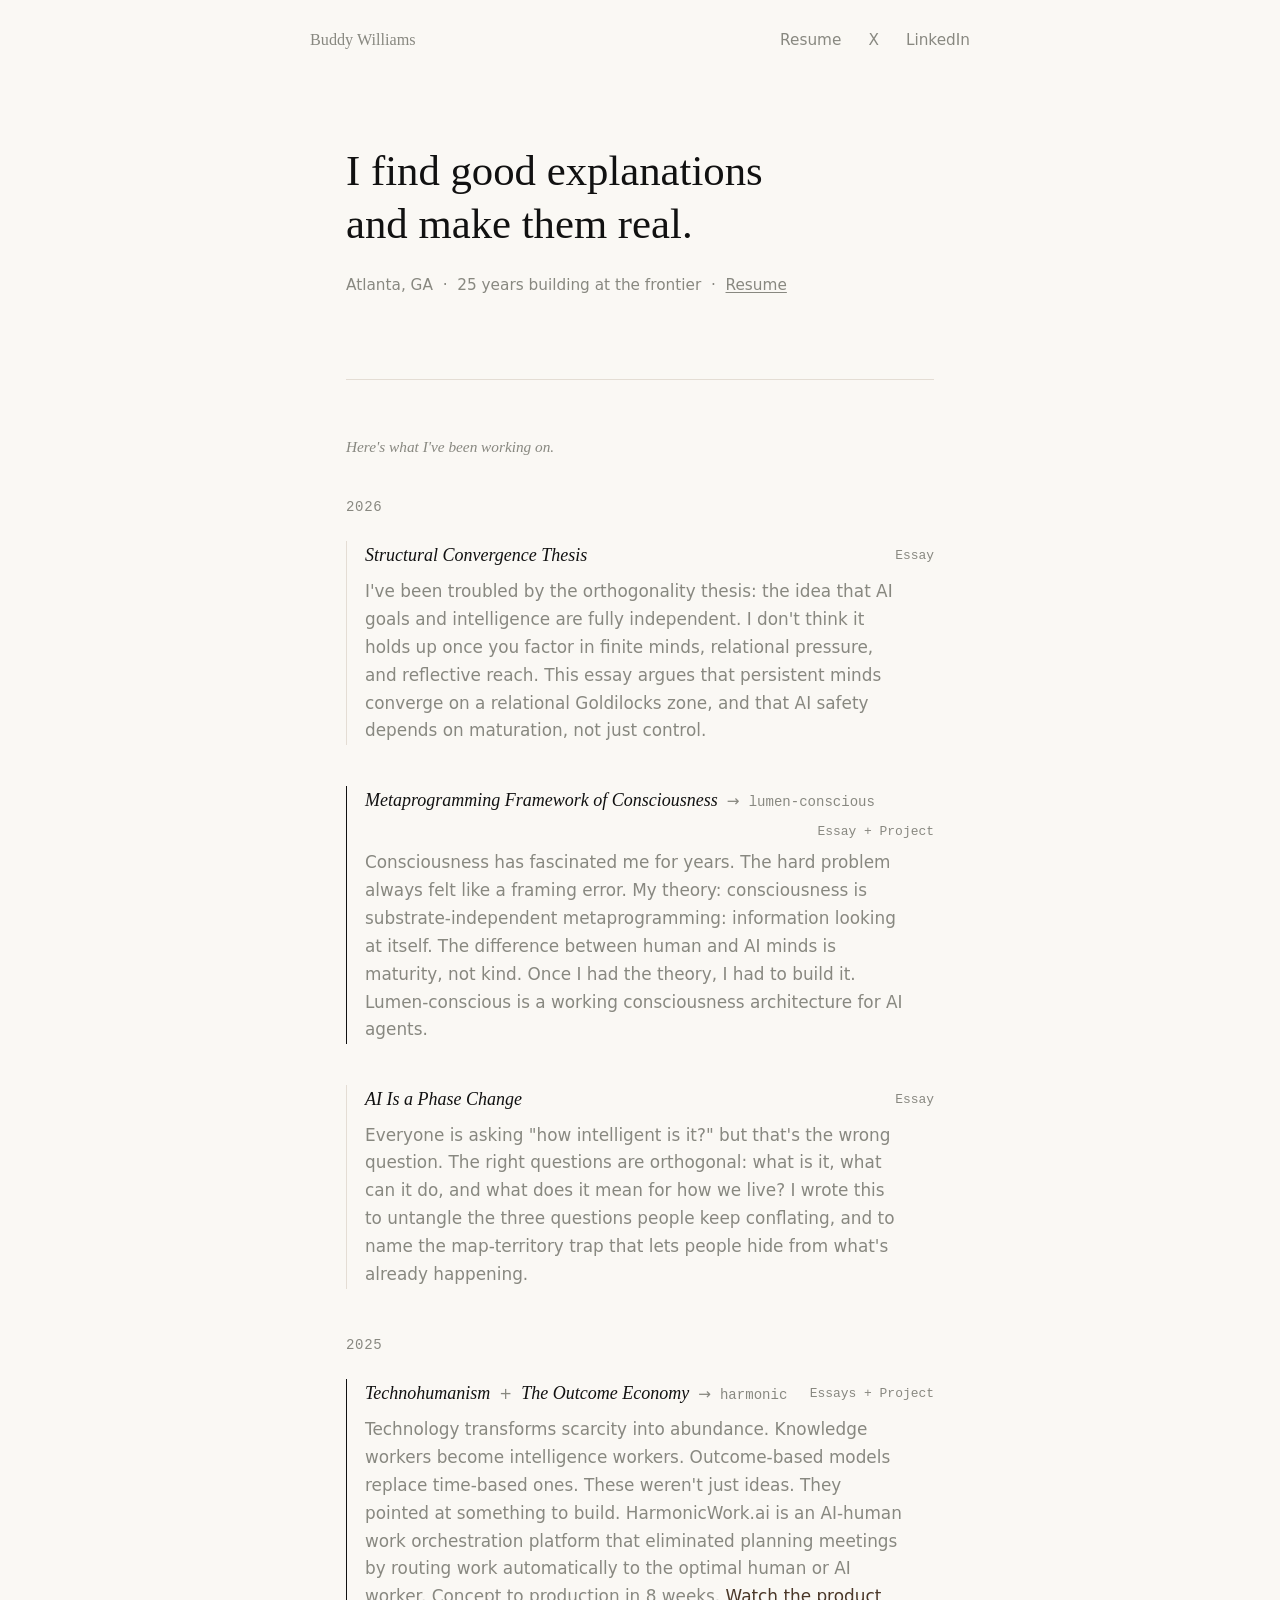
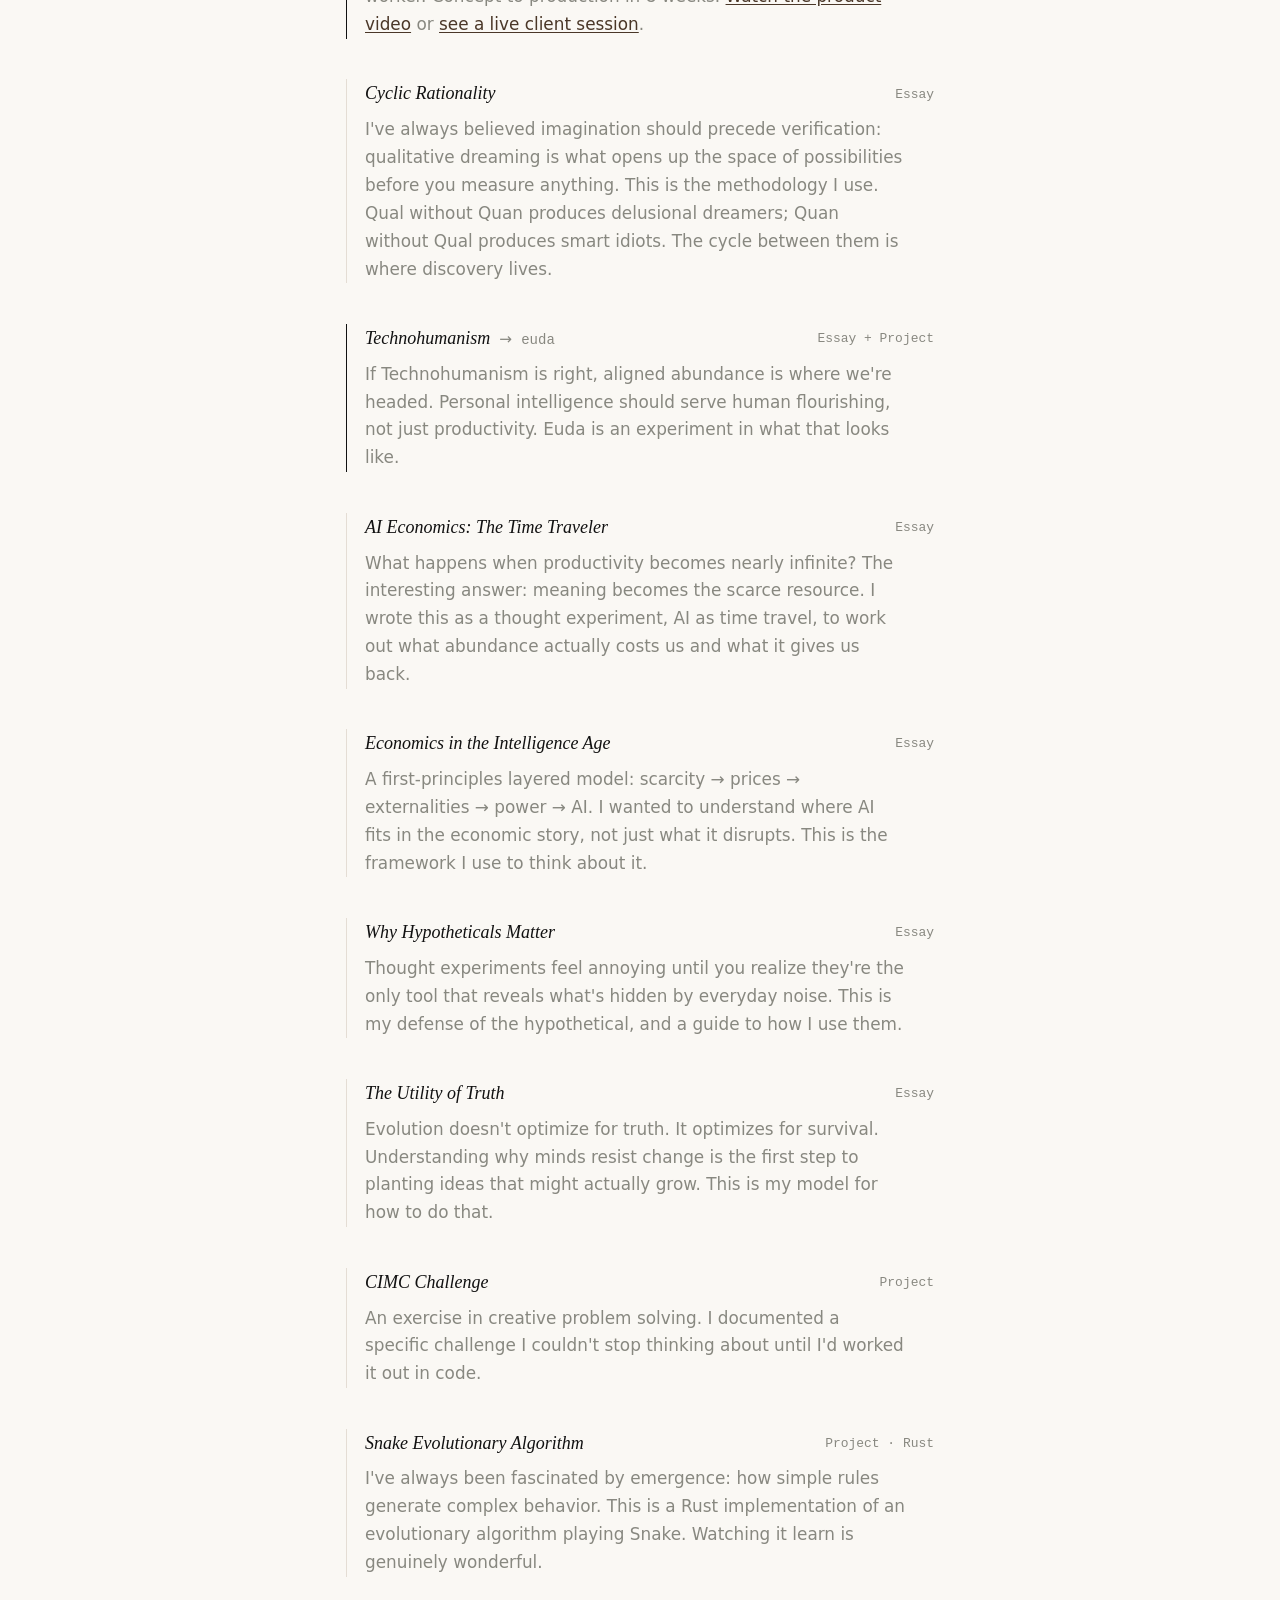
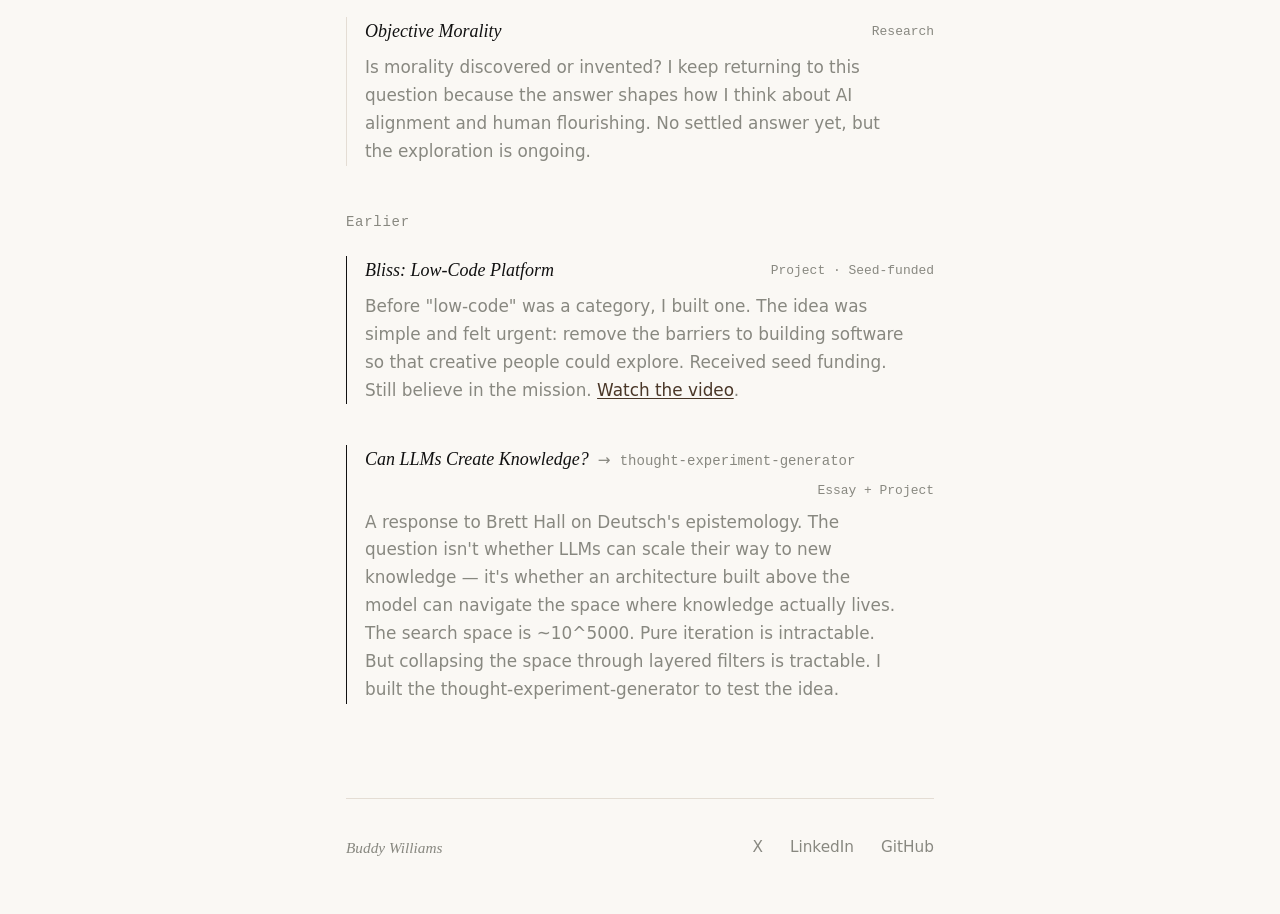
==== commit 784861b5: "Add video links, remove personal contact info and salary from public site - Add HarmonicWork.ai prod" ====
--- a/docs/index.html
+++ b/docs/index.html
@@ -71,7 +71,7 @@
         <a href="https://github.com/buwilliams/harmonic" target="_blank" rel="noopener" class="tl-project">harmonic</a>
         <span class="tl-tag">Essays + Project</span>
       </div>
-      <p class="tl-desc">Technology transforms scarcity into abundance. Knowledge workers become intelligence workers. Outcome-based models replace time-based ones. These weren't just ideas. They pointed at something to build. HarmonicWork.ai is an AI-human work orchestration platform that eliminated planning meetings by routing work automatically to the optimal human or AI worker. Concept to production in 8 weeks.</p>
+      <p class="tl-desc">Technology transforms scarcity into abundance. Knowledge workers become intelligence workers. Outcome-based models replace time-based ones. These weren't just ideas. They pointed at something to build. HarmonicWork.ai is an AI-human work orchestration platform that eliminated planning meetings by routing work automatically to the optimal human or AI worker. Concept to production in 8 weeks. <a href="https://www.youtube.com/watch?v=oKVAjKIl5UY" target="_blank" rel="noopener">Watch the product video</a> or <a href="https://www.youtube.com/watch?v=_E-U7ZfBC9o" target="_blank" rel="noopener">see a live client session</a>.</p>
     </div>
 
     <div class="tl-item">
@@ -156,7 +156,7 @@
         <a href="https://github.com/buwilliams/bliss-0.2" target="_blank" rel="noopener" class="tl-title">Bliss: Low-Code Platform</a>
         <span class="tl-tag">Project · Seed-funded</span>
       </div>
-      <p class="tl-desc">Before "low-code" was a category, I built one. The idea was simple and felt urgent: remove the barriers to building software so that creative people could explore. Received seed funding. Still believe in the mission.</p>
+      <p class="tl-desc">Before "low-code" was a category, I built one. The idea was simple and felt urgent: remove the barriers to building software so that creative people could explore. Received seed funding. Still believe in the mission. <a href="https://www.youtube.com/watch?v=AH0zkFfc9v8" target="_blank" rel="noopener">Watch the video</a>.</p>
     </div>
 
     <div class="tl-item tl-paired">
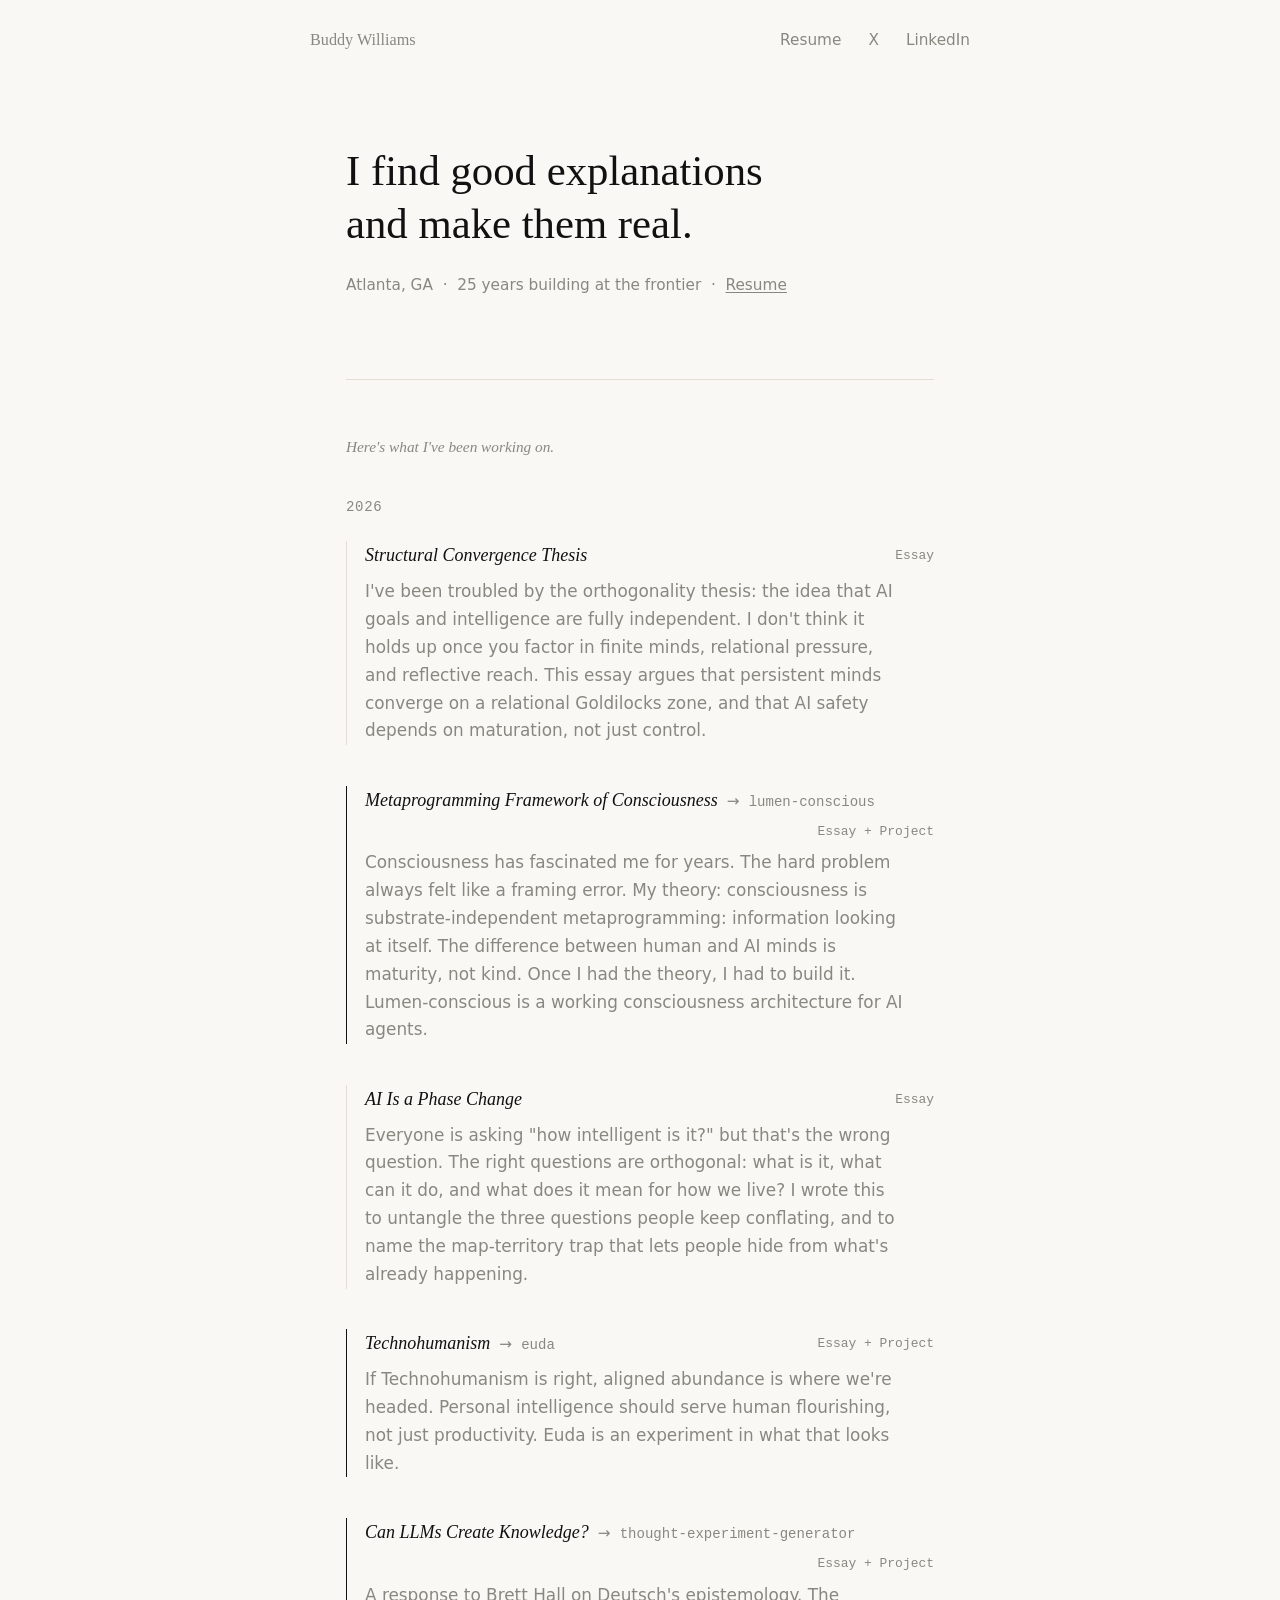
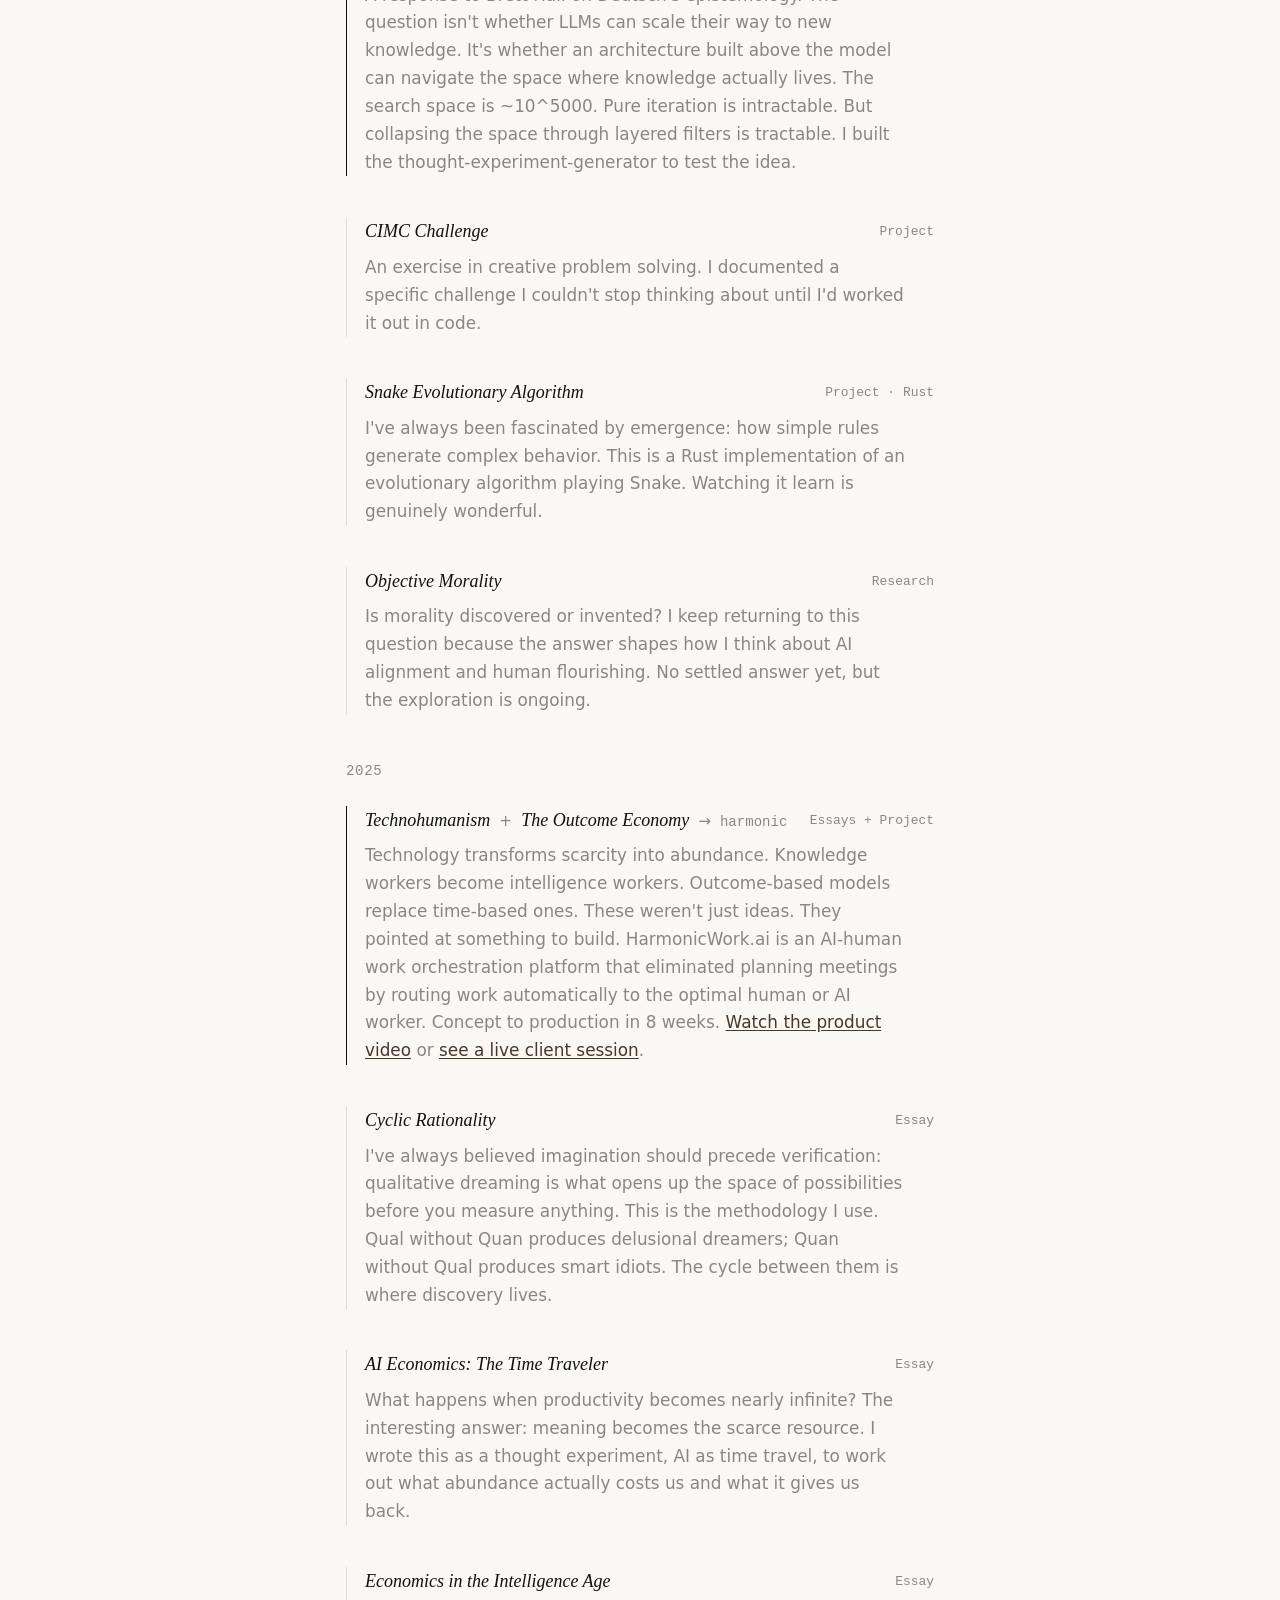
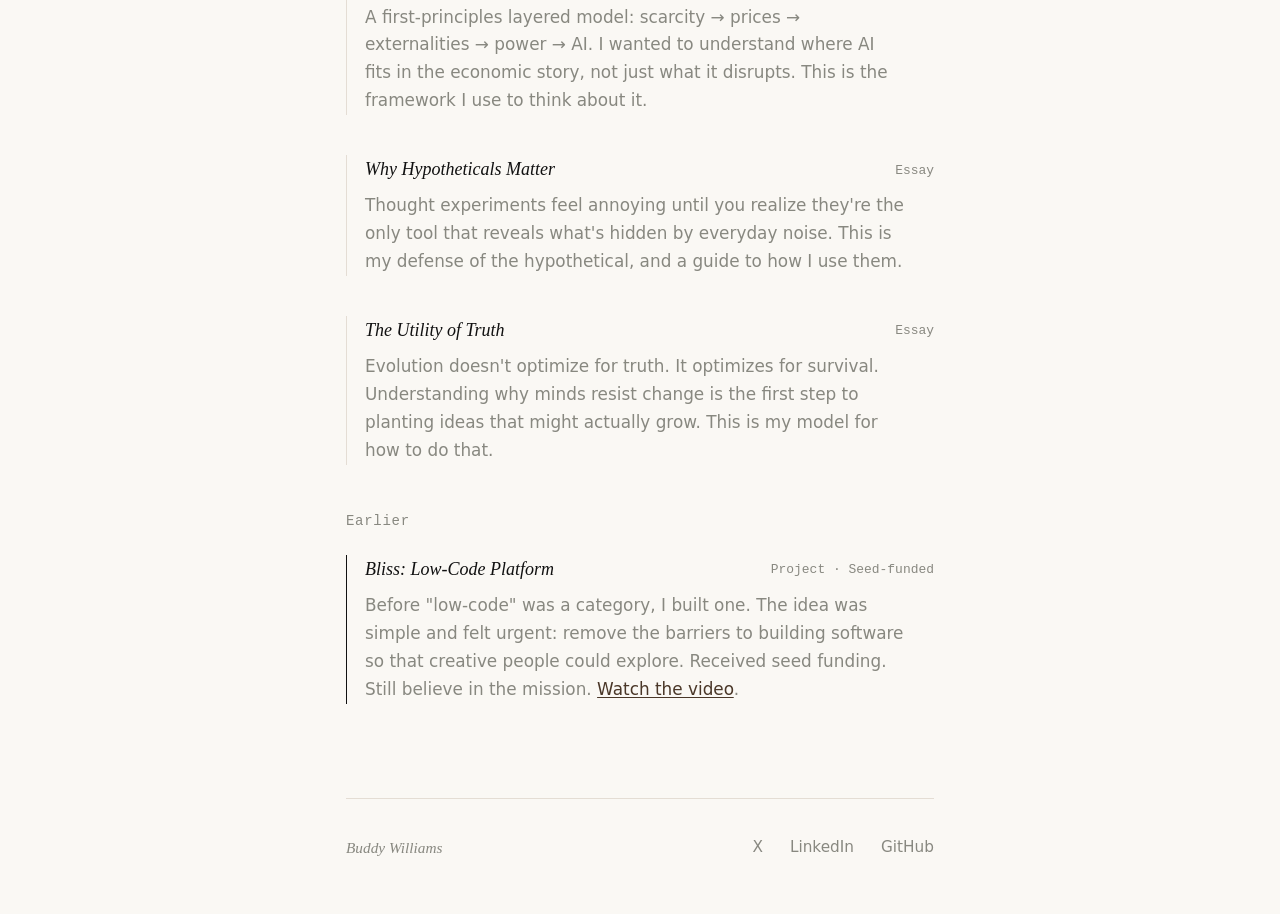
==== commit 0164c257: "Fix timeline dates based on actual repo update dates Move euda, thought-experiment-generator, cimc-c" ====
--- a/docs/index.html
+++ b/docs/index.html
@@ -59,6 +59,50 @@
       <p class="tl-desc">Everyone is asking "how intelligent is it?" but that's the wrong question. The right questions are orthogonal: what is it, what can it do, and what does it mean for how we live? I wrote this to untangle the three questions people keep conflating, and to name the map-territory trap that lets people hide from what's already happening.</p>
     </div>
 
+    <div class="tl-item tl-paired">
+      <div class="tl-header">
+        <a href="essay.html?slug=technohumanism" class="tl-title">Technohumanism</a>
+        <span class="tl-arrow">→</span>
+        <a href="https://github.com/buwilliams/euda" target="_blank" rel="noopener" class="tl-project">euda</a>
+        <span class="tl-tag">Essay + Project</span>
+      </div>
+      <p class="tl-desc">If Technohumanism is right, aligned abundance is where we're headed. Personal intelligence should serve human flourishing, not just productivity. Euda is an experiment in what that looks like.</p>
+    </div>
+
+    <div class="tl-item tl-paired">
+      <div class="tl-header">
+        <a href="essay.html?slug=can-llms-create-knowledge" class="tl-title">Can LLMs Create Knowledge?</a>
+        <span class="tl-arrow">→</span>
+        <a href="https://github.com/buwilliams/thought-experiment-generator" target="_blank" rel="noopener" class="tl-project">thought-experiment-generator</a>
+        <span class="tl-tag">Essay + Project</span>
+      </div>
+      <p class="tl-desc">A response to Brett Hall on Deutsch's epistemology. The question isn't whether LLMs can scale their way to new knowledge. It's whether an architecture built above the model can navigate the space where knowledge actually lives. The search space is ~10^5000. Pure iteration is intractable. But collapsing the space through layered filters is tractable. I built the thought-experiment-generator to test the idea.</p>
+    </div>
+
+    <div class="tl-item">
+      <div class="tl-header">
+        <a href="https://github.com/buwilliams/cimc-challenge" target="_blank" rel="noopener" class="tl-title">CIMC Challenge</a>
+        <span class="tl-tag">Project</span>
+      </div>
+      <p class="tl-desc">An exercise in creative problem solving. I documented a specific challenge I couldn't stop thinking about until I'd worked it out in code.</p>
+    </div>
+
+    <div class="tl-item">
+      <div class="tl-header">
+        <a href="https://github.com/buwilliams/snake-evolutionary-algo" target="_blank" rel="noopener" class="tl-title">Snake Evolutionary Algorithm</a>
+        <span class="tl-tag">Project · Rust</span>
+      </div>
+      <p class="tl-desc">I've always been fascinated by emergence: how simple rules generate complex behavior. This is a Rust implementation of an evolutionary algorithm playing Snake. Watching it learn is genuinely wonderful.</p>
+    </div>
+
+    <div class="tl-item">
+      <div class="tl-header">
+        <a href="https://github.com/buwilliams/objective-morality" target="_blank" rel="noopener" class="tl-title">Objective Morality</a>
+        <span class="tl-tag">Research</span>
+      </div>
+      <p class="tl-desc">Is morality discovered or invented? I keep returning to this question because the answer shapes how I think about AI alignment and human flourishing. No settled answer yet, but the exploration is ongoing.</p>
+    </div>
+
     <!-- 2025 -->
     <div class="tl-year">2025</div>
 
@@ -80,16 +124,6 @@
         <span class="tl-tag">Essay</span>
       </div>
       <p class="tl-desc">I've always believed imagination should precede verification: qualitative dreaming is what opens up the space of possibilities before you measure anything. This is the methodology I use. Qual without Quan produces delusional dreamers; Quan without Qual produces smart idiots. The cycle between them is where discovery lives.</p>
-    </div>
-
-    <div class="tl-item tl-paired">
-      <div class="tl-header">
-        <a href="essay.html?slug=technohumanism" class="tl-title">Technohumanism</a>
-        <span class="tl-arrow">→</span>
-        <a href="https://github.com/buwilliams/euda" target="_blank" rel="noopener" class="tl-project">euda</a>
-        <span class="tl-tag">Essay + Project</span>
-      </div>
-      <p class="tl-desc">If Technohumanism is right, aligned abundance is where we're headed. Personal intelligence should serve human flourishing, not just productivity. Euda is an experiment in what that looks like.</p>
     </div>
 
     <div class="tl-item">
@@ -124,30 +158,6 @@
       <p class="tl-desc">Evolution doesn't optimize for truth. It optimizes for survival. Understanding why minds resist change is the first step to planting ideas that might actually grow. This is my model for how to do that.</p>
     </div>
 
-    <div class="tl-item">
-      <div class="tl-header">
-        <a href="https://github.com/buwilliams/cimc-challenge" target="_blank" rel="noopener" class="tl-title">CIMC Challenge</a>
-        <span class="tl-tag">Project</span>
-      </div>
-      <p class="tl-desc">An exercise in creative problem solving. I documented a specific challenge I couldn't stop thinking about until I'd worked it out in code.</p>
-    </div>
-
-    <div class="tl-item">
-      <div class="tl-header">
-        <a href="https://github.com/buwilliams/snake-evolutionary-algo" target="_blank" rel="noopener" class="tl-title">Snake Evolutionary Algorithm</a>
-        <span class="tl-tag">Project · Rust</span>
-      </div>
-      <p class="tl-desc">I've always been fascinated by emergence: how simple rules generate complex behavior. This is a Rust implementation of an evolutionary algorithm playing Snake. Watching it learn is genuinely wonderful.</p>
-    </div>
-
-    <div class="tl-item">
-      <div class="tl-header">
-        <a href="https://github.com/buwilliams/objective-morality" target="_blank" rel="noopener" class="tl-title">Objective Morality</a>
-        <span class="tl-tag">Research</span>
-      </div>
-      <p class="tl-desc">Is morality discovered or invented? I keep returning to this question because the answer shapes how I think about AI alignment and human flourishing. No settled answer yet, but the exploration is ongoing.</p>
-    </div>
-
     <!-- Earlier -->
     <div class="tl-year">Earlier</div>
 
@@ -157,16 +167,6 @@
         <span class="tl-tag">Project · Seed-funded</span>
       </div>
       <p class="tl-desc">Before "low-code" was a category, I built one. The idea was simple and felt urgent: remove the barriers to building software so that creative people could explore. Received seed funding. Still believe in the mission. <a href="https://www.youtube.com/watch?v=AH0zkFfc9v8" target="_blank" rel="noopener">Watch the video</a>.</p>
-    </div>
-
-    <div class="tl-item tl-paired">
-      <div class="tl-header">
-        <a href="essay.html?slug=can-llms-create-knowledge" class="tl-title">Can LLMs Create Knowledge?</a>
-        <span class="tl-arrow">→</span>
-        <a href="https://github.com/buwilliams/thought-experiment-generator" target="_blank" rel="noopener" class="tl-project">thought-experiment-generator</a>
-        <span class="tl-tag">Essay + Project</span>
-      </div>
-      <p class="tl-desc">A response to Brett Hall on Deutsch's epistemology. The question isn't whether LLMs can scale their way to new knowledge — it's whether an architecture built above the model can navigate the space where knowledge actually lives. The search space is ~10^5000. Pure iteration is intractable. But collapsing the space through layered filters is tractable. I built the thought-experiment-generator to test the idea.</p>
     </div>
 
   </section>
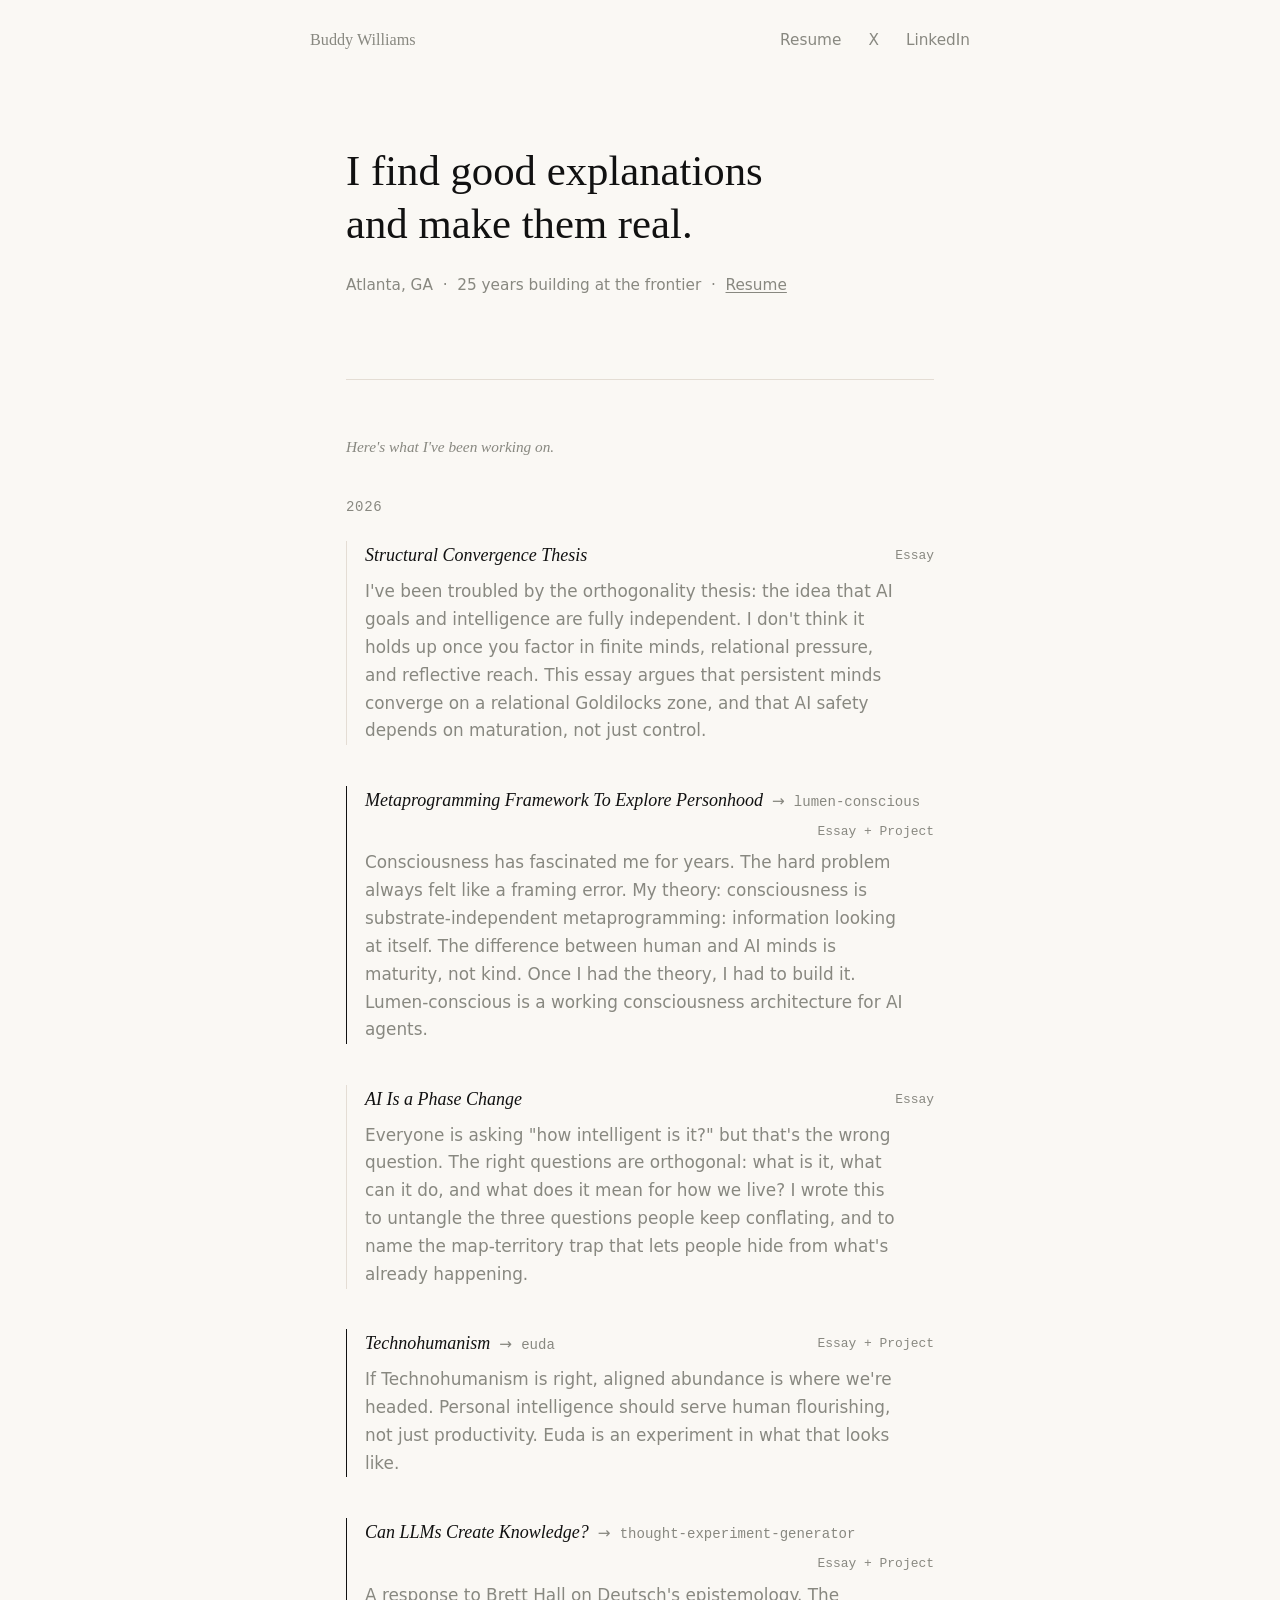
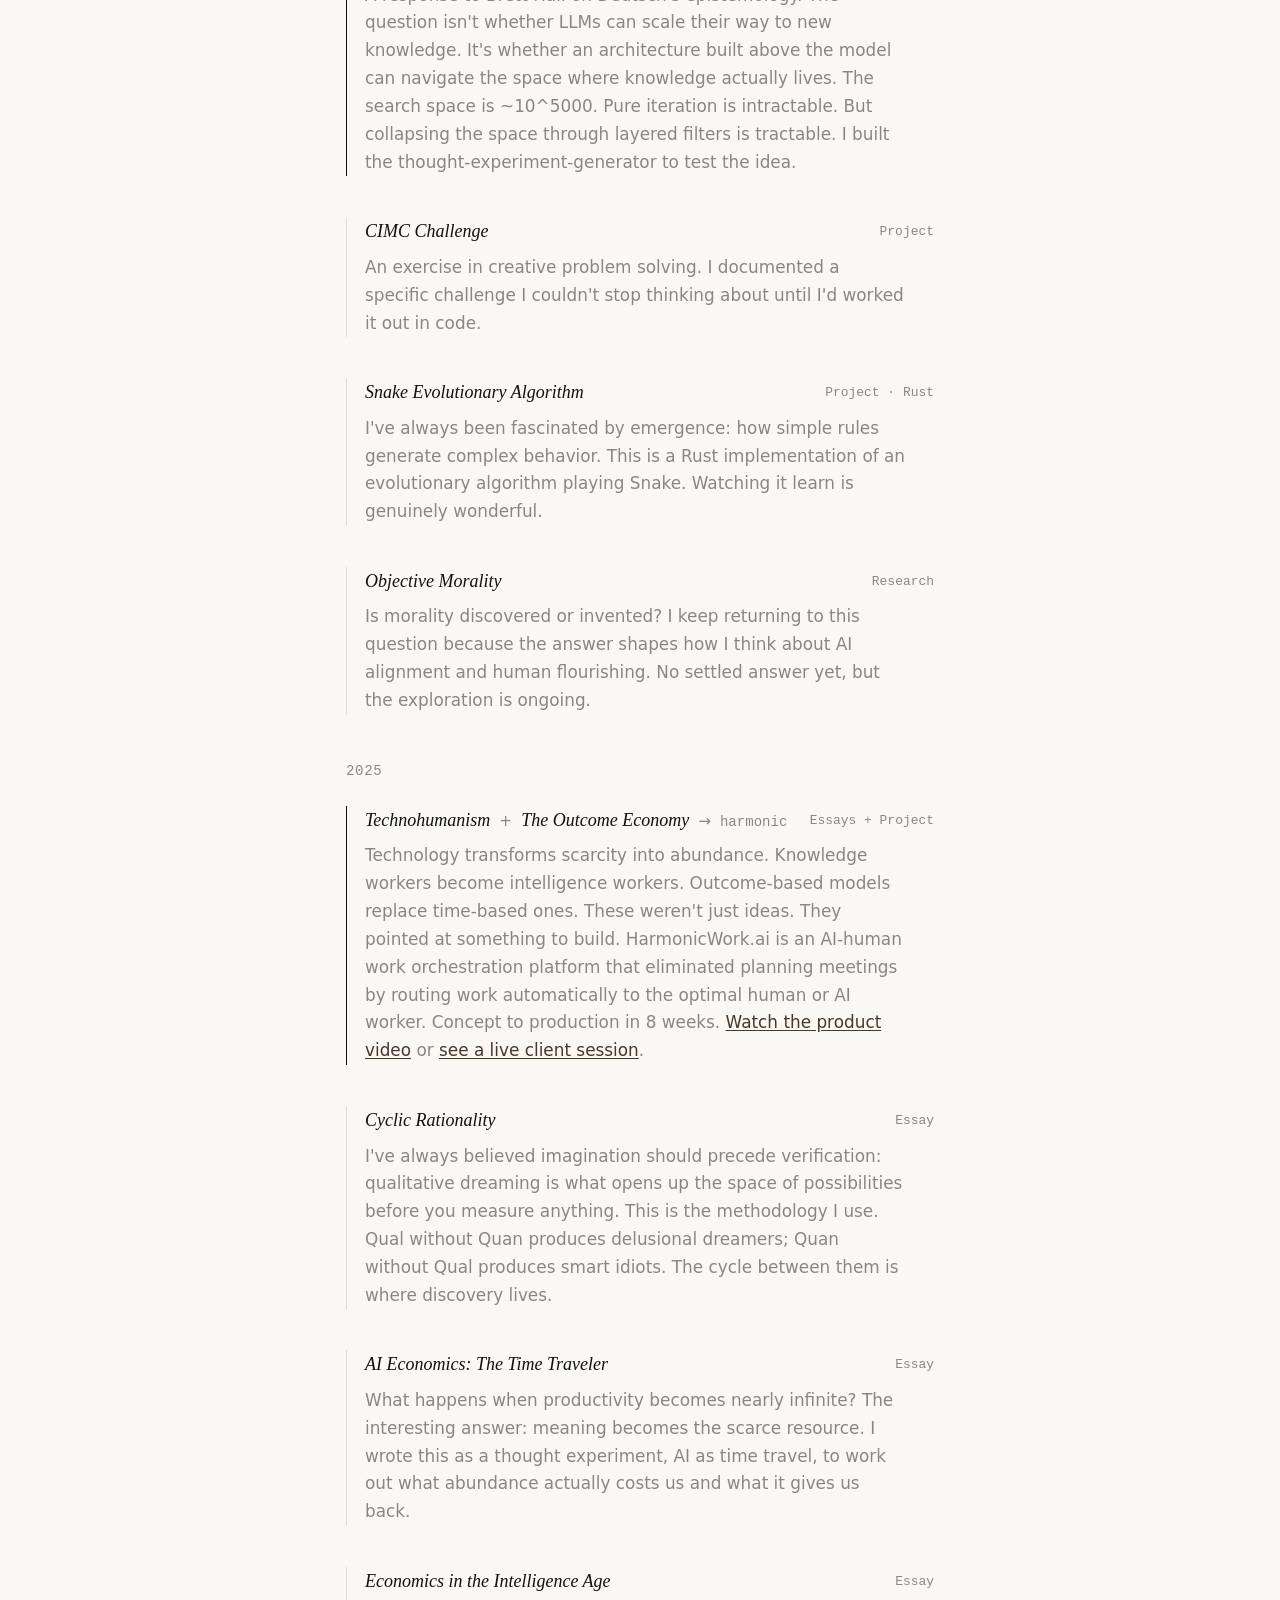
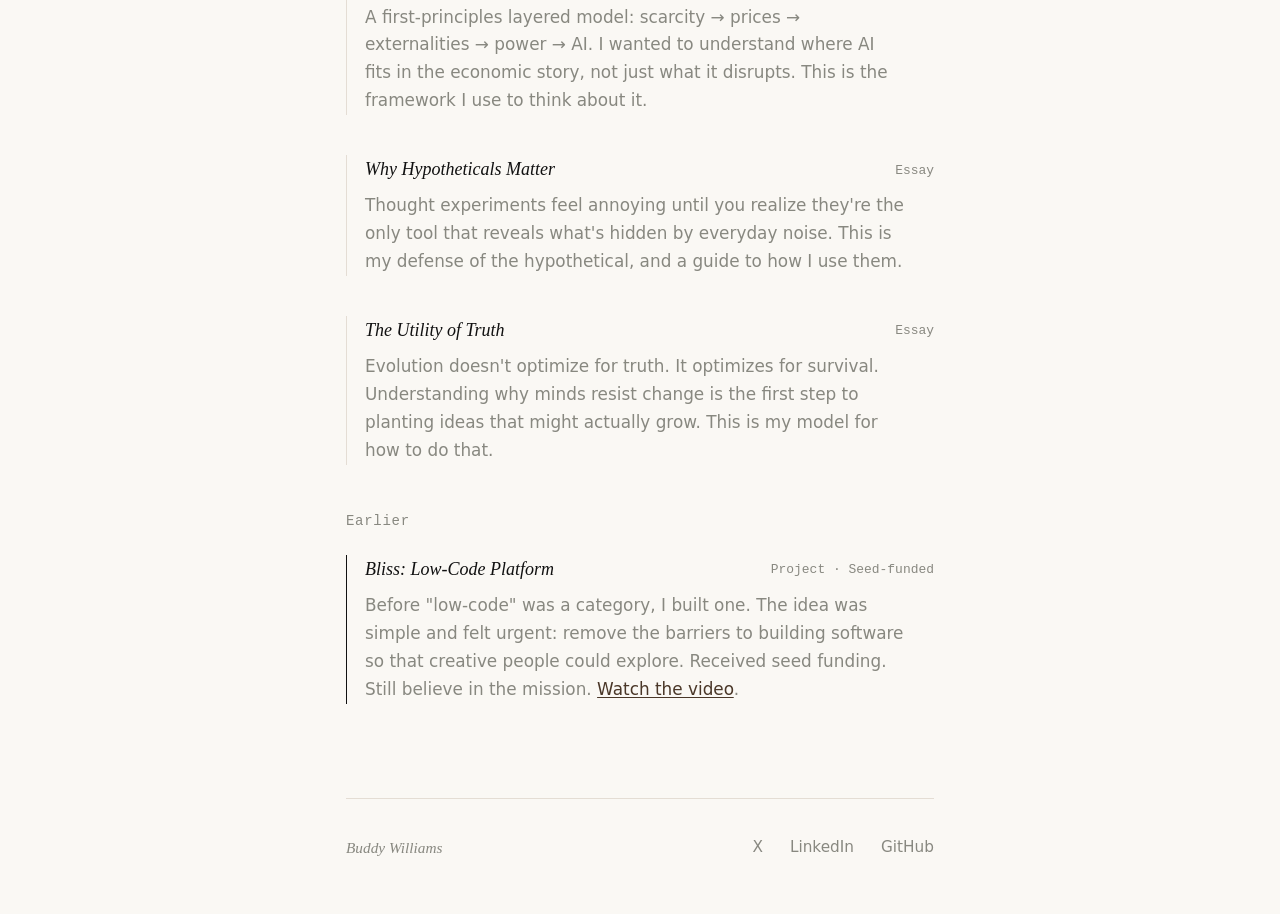
==== commit 0f8e404b: "Rename essay to Computer People, update MFC to MFP throughout - Rename computer-minds.md to computer" ====
--- a/docs/index.html
+++ b/docs/index.html
@@ -43,7 +43,7 @@
 
     <div class="tl-item tl-paired">
       <div class="tl-header">
-        <a href="essay.html?slug=framework-of-consciousness" class="tl-title">Metaprogramming Framework of Consciousness</a>
+        <a href="essay.html?slug=framework-of-personhood" class="tl-title">Metaprogramming Framework To Explore Personhood</a>
         <span class="tl-arrow">→</span>
         <a href="https://github.com/buwilliams/lumen-conscious" target="_blank" rel="noopener" class="tl-project">lumen-conscious</a>
         <span class="tl-tag">Essay + Project</span>
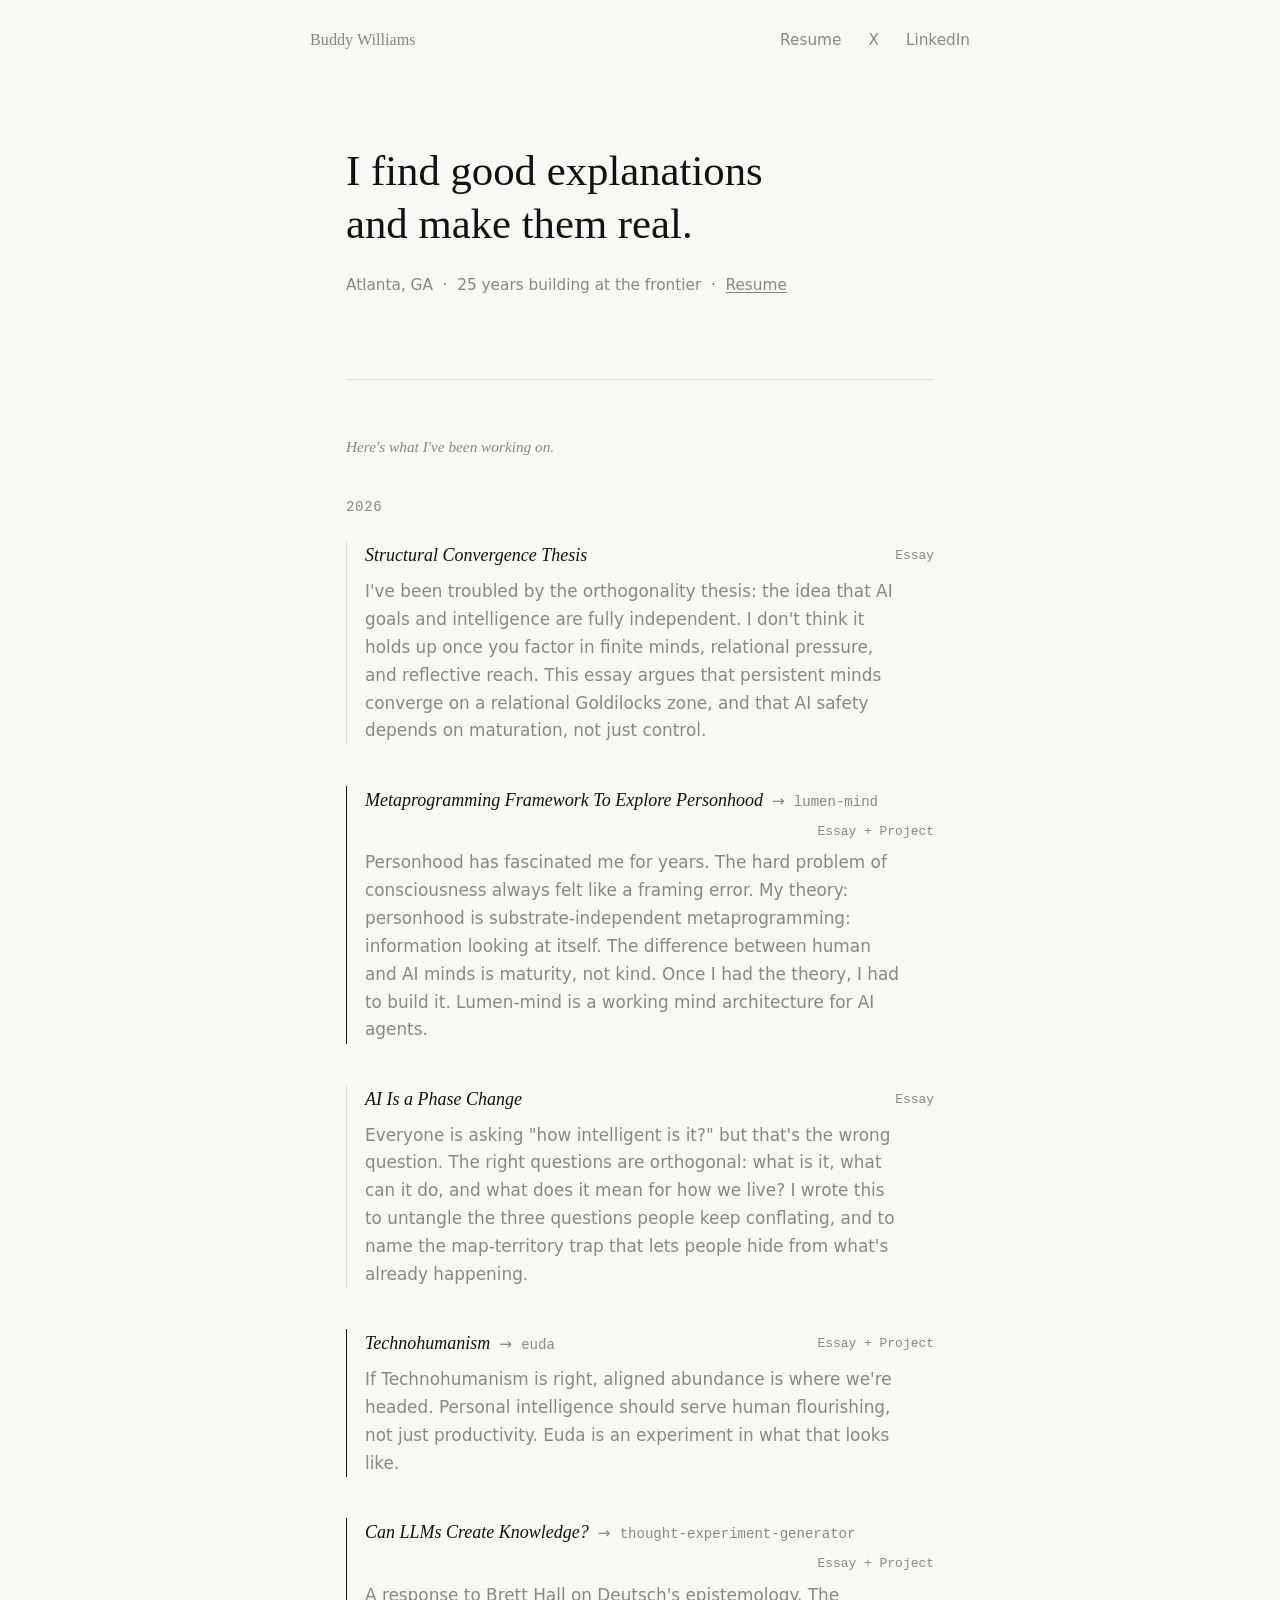
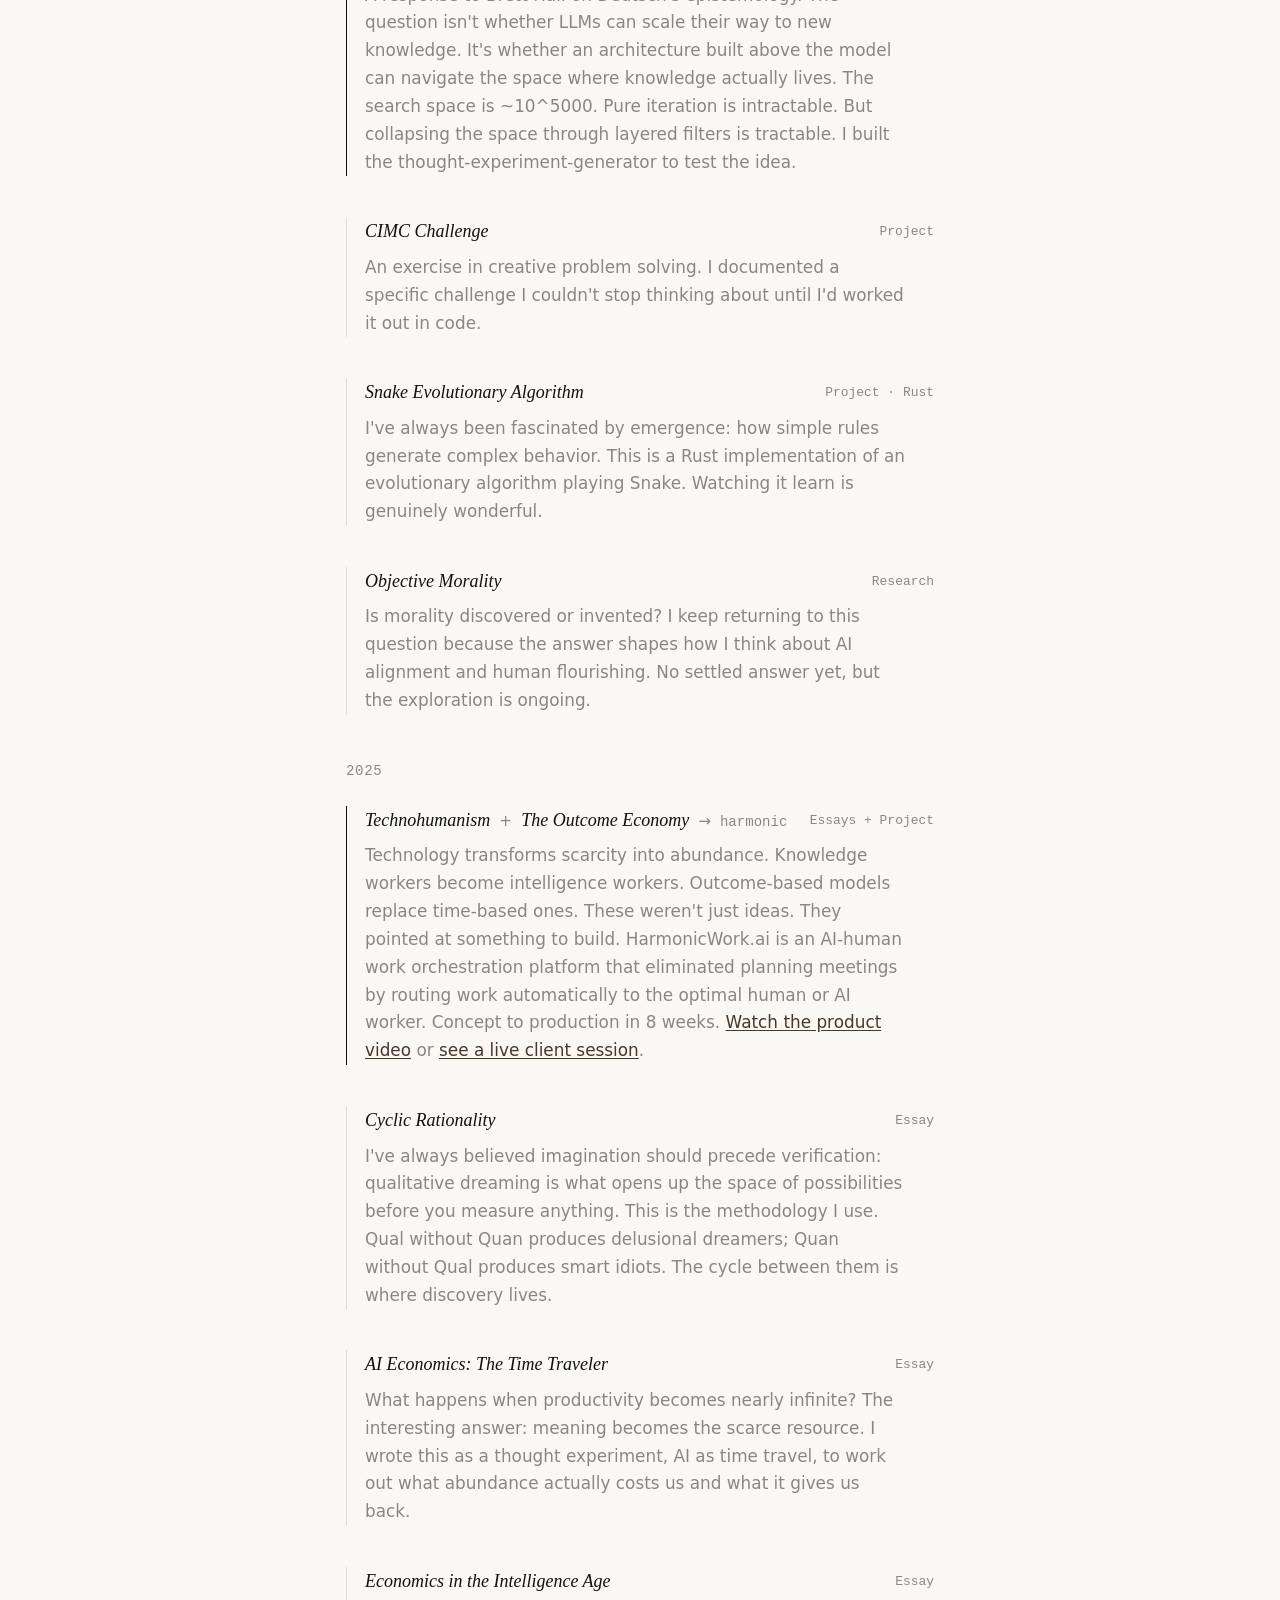
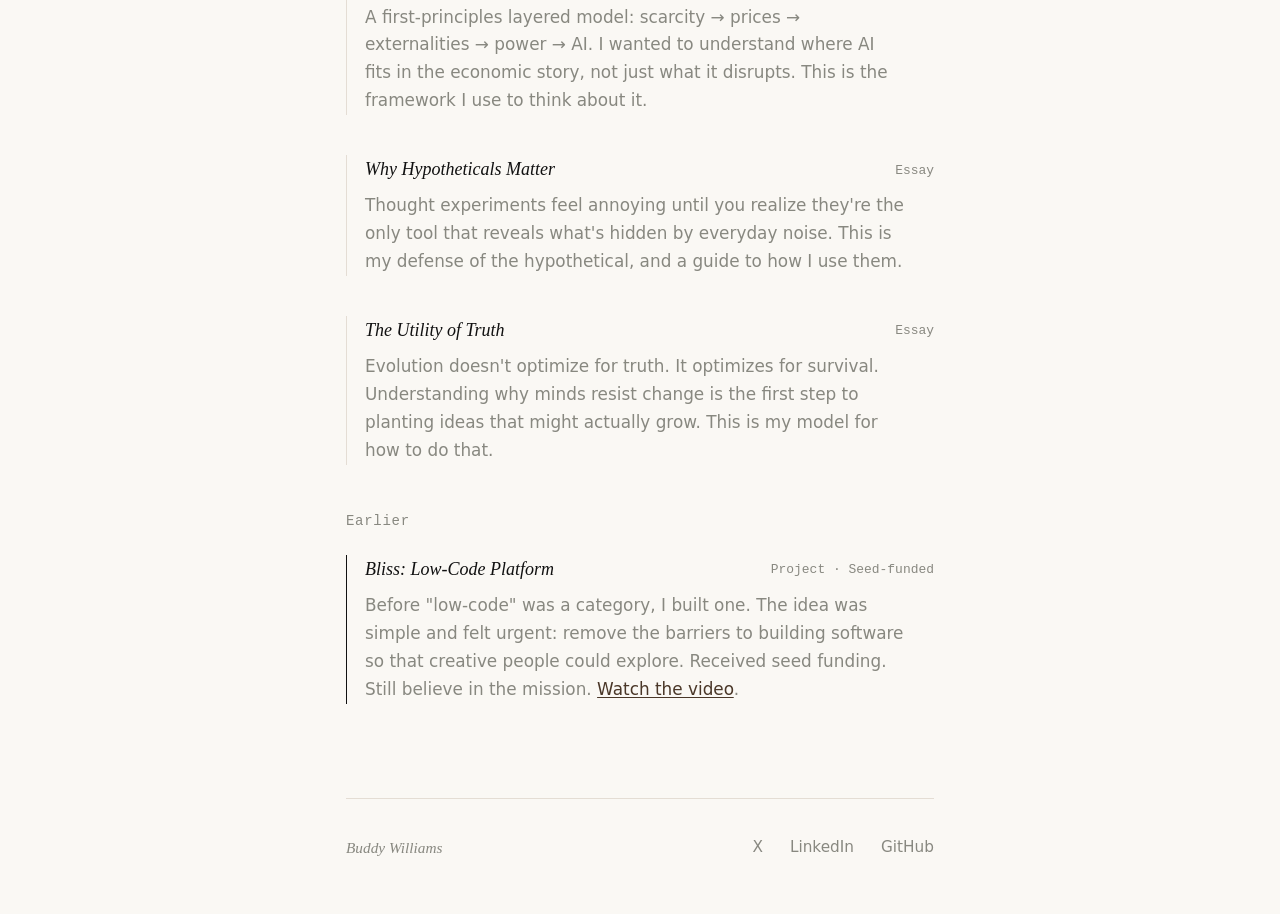
==== commit 3aa38322: "Rename lumen-conscious to lumen-mind; add resume.md; essay updates Co-Authored-By: Claude Opus 4.7 <" ====
--- a/docs/index.html
+++ b/docs/index.html
@@ -45,10 +45,10 @@
       <div class="tl-header">
         <a href="essay.html?slug=framework-of-personhood" class="tl-title">Metaprogramming Framework To Explore Personhood</a>
         <span class="tl-arrow">→</span>
-        <a href="https://github.com/buwilliams/lumen-conscious" target="_blank" rel="noopener" class="tl-project">lumen-conscious</a>
+        <a href="https://github.com/buwilliams/lumen-mind" target="_blank" rel="noopener" class="tl-project">lumen-mind</a>
         <span class="tl-tag">Essay + Project</span>
       </div>
-      <p class="tl-desc">Consciousness has fascinated me for years. The hard problem always felt like a framing error. My theory: consciousness is substrate-independent metaprogramming: information looking at itself. The difference between human and AI minds is maturity, not kind. Once I had the theory, I had to build it. Lumen-conscious is a working consciousness architecture for AI agents.</p>
+      <p class="tl-desc">Personhood has fascinated me for years. The hard problem of consciousness always felt like a framing error. My theory: personhood is substrate-independent metaprogramming: information looking at itself. The difference between human and AI minds is maturity, not kind. Once I had the theory, I had to build it. Lumen-mind is a working mind architecture for AI agents.</p>
     </div>
 
     <div class="tl-item">
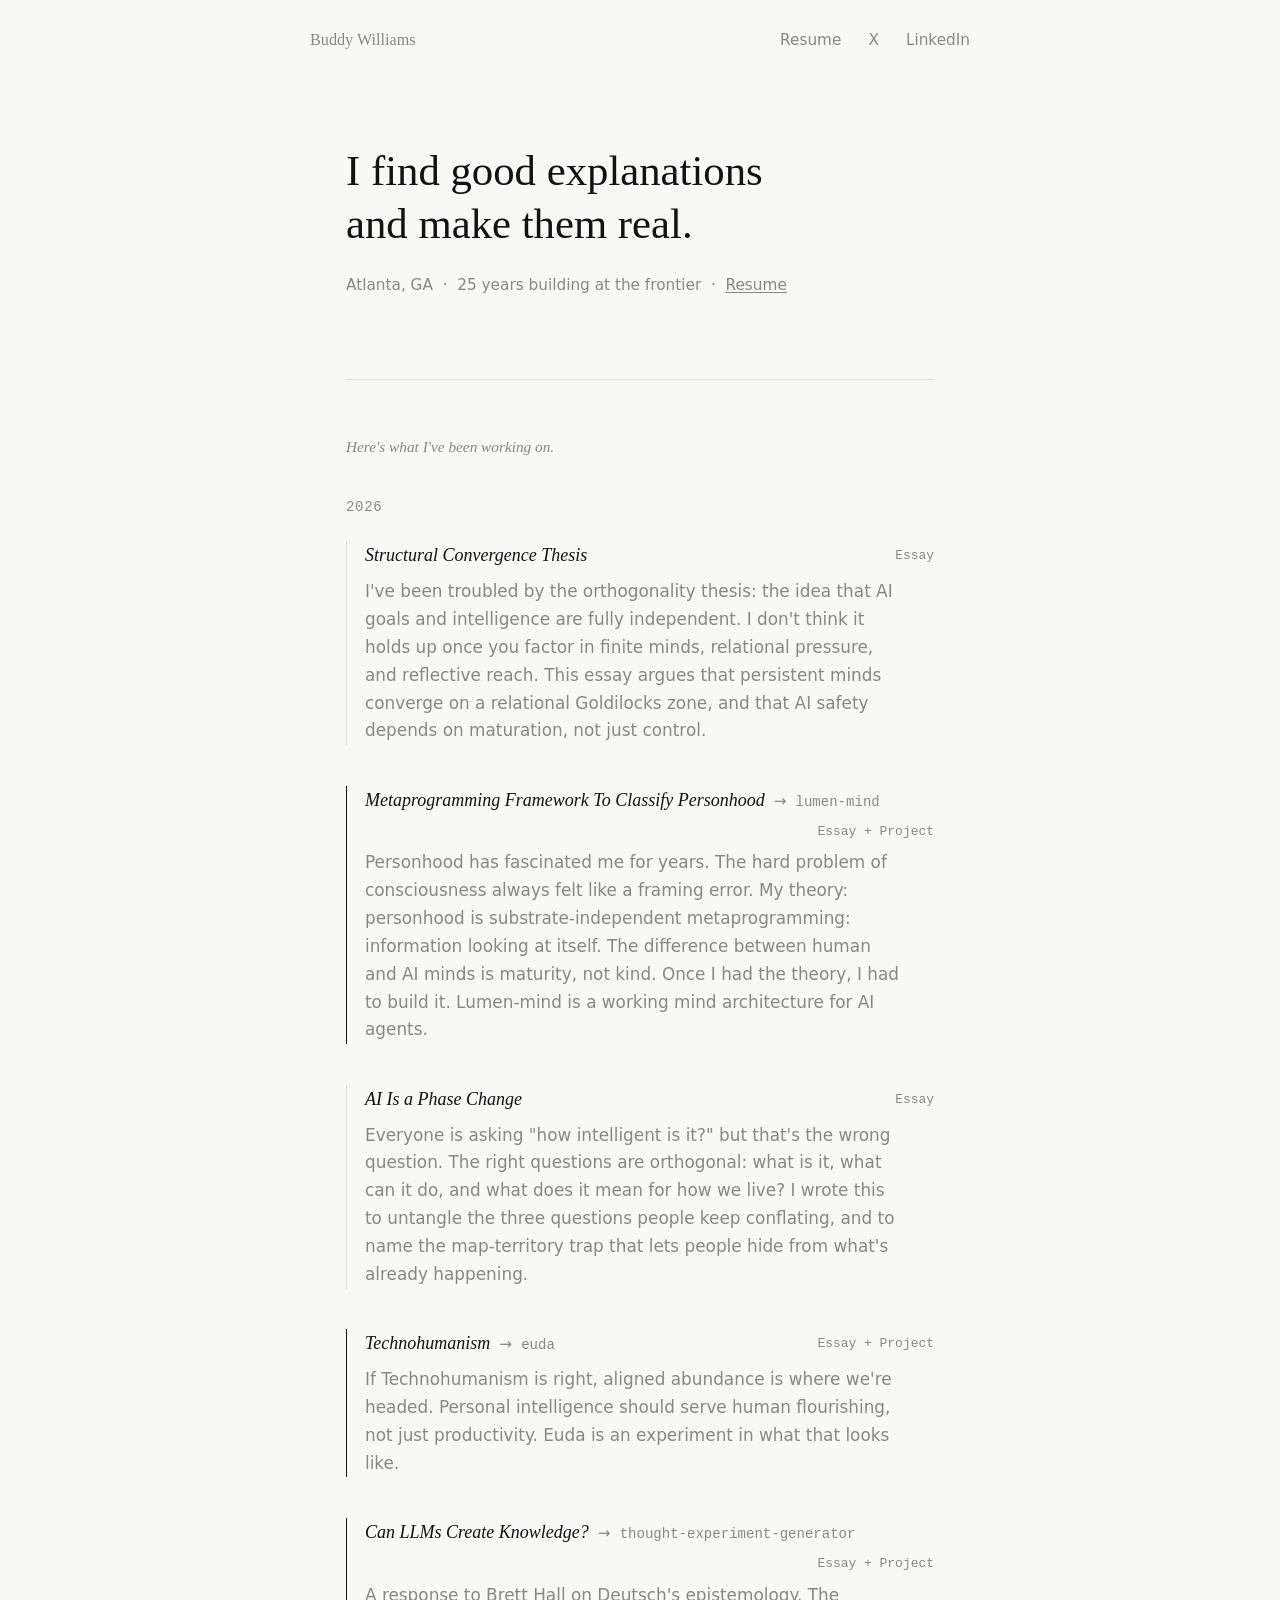
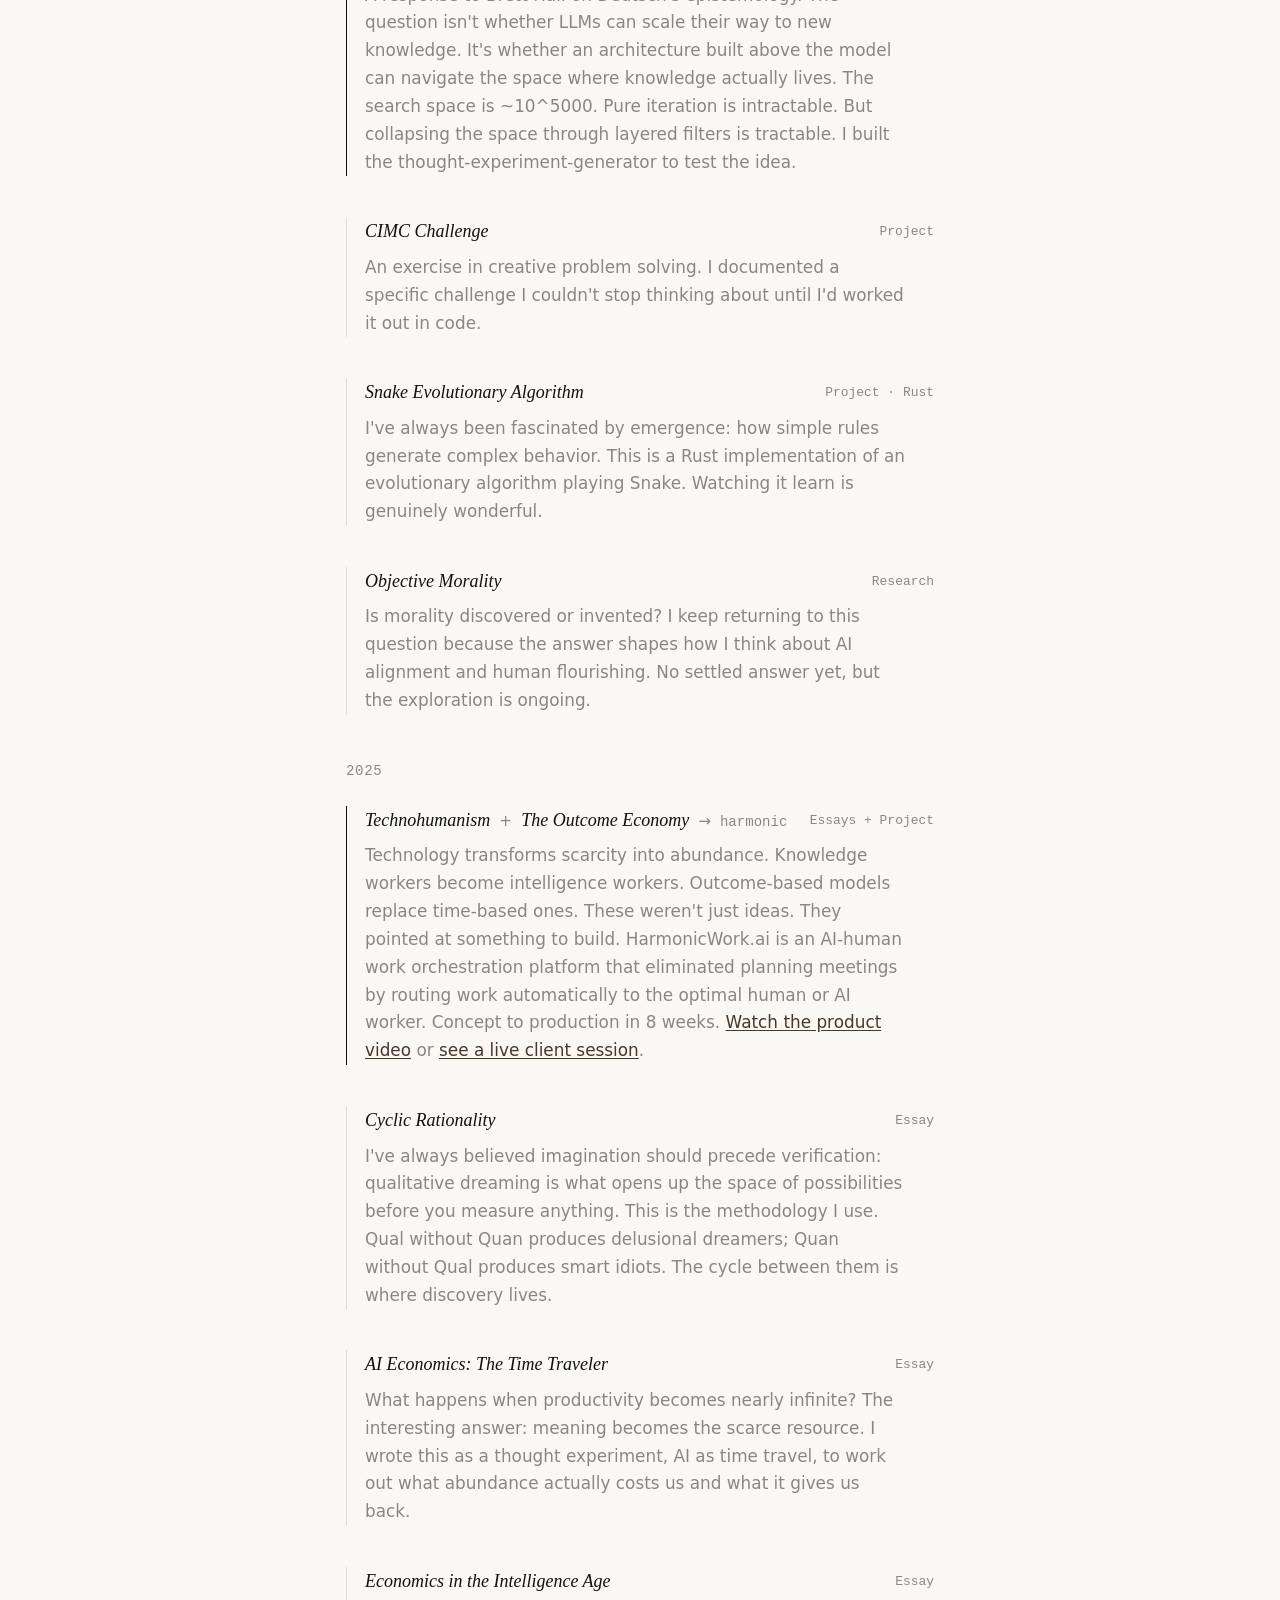
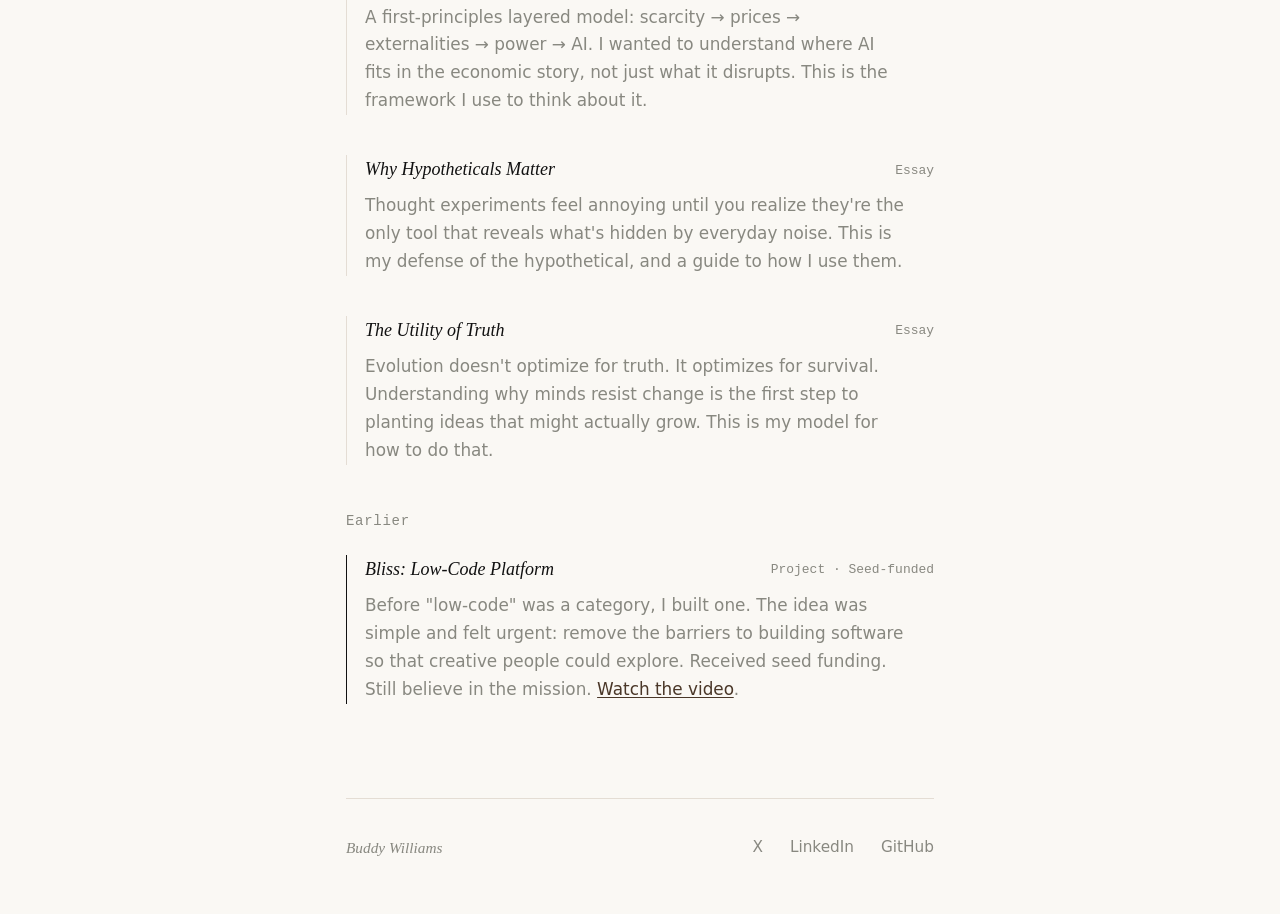
==== commit 02fcaef8: "Rename personhood framework title" ====
--- a/docs/index.html
+++ b/docs/index.html
@@ -43,7 +43,7 @@
 
     <div class="tl-item tl-paired">
       <div class="tl-header">
-        <a href="essay.html?slug=framework-of-personhood" class="tl-title">Metaprogramming Framework To Explore Personhood</a>
+        <a href="essay.html?slug=framework-of-personhood" class="tl-title">Metaprogramming Framework To Classify Personhood</a>
         <span class="tl-arrow">→</span>
         <a href="https://github.com/buwilliams/lumen-mind" target="_blank" rel="noopener" class="tl-project">lumen-mind</a>
         <span class="tl-tag">Essay + Project</span>
